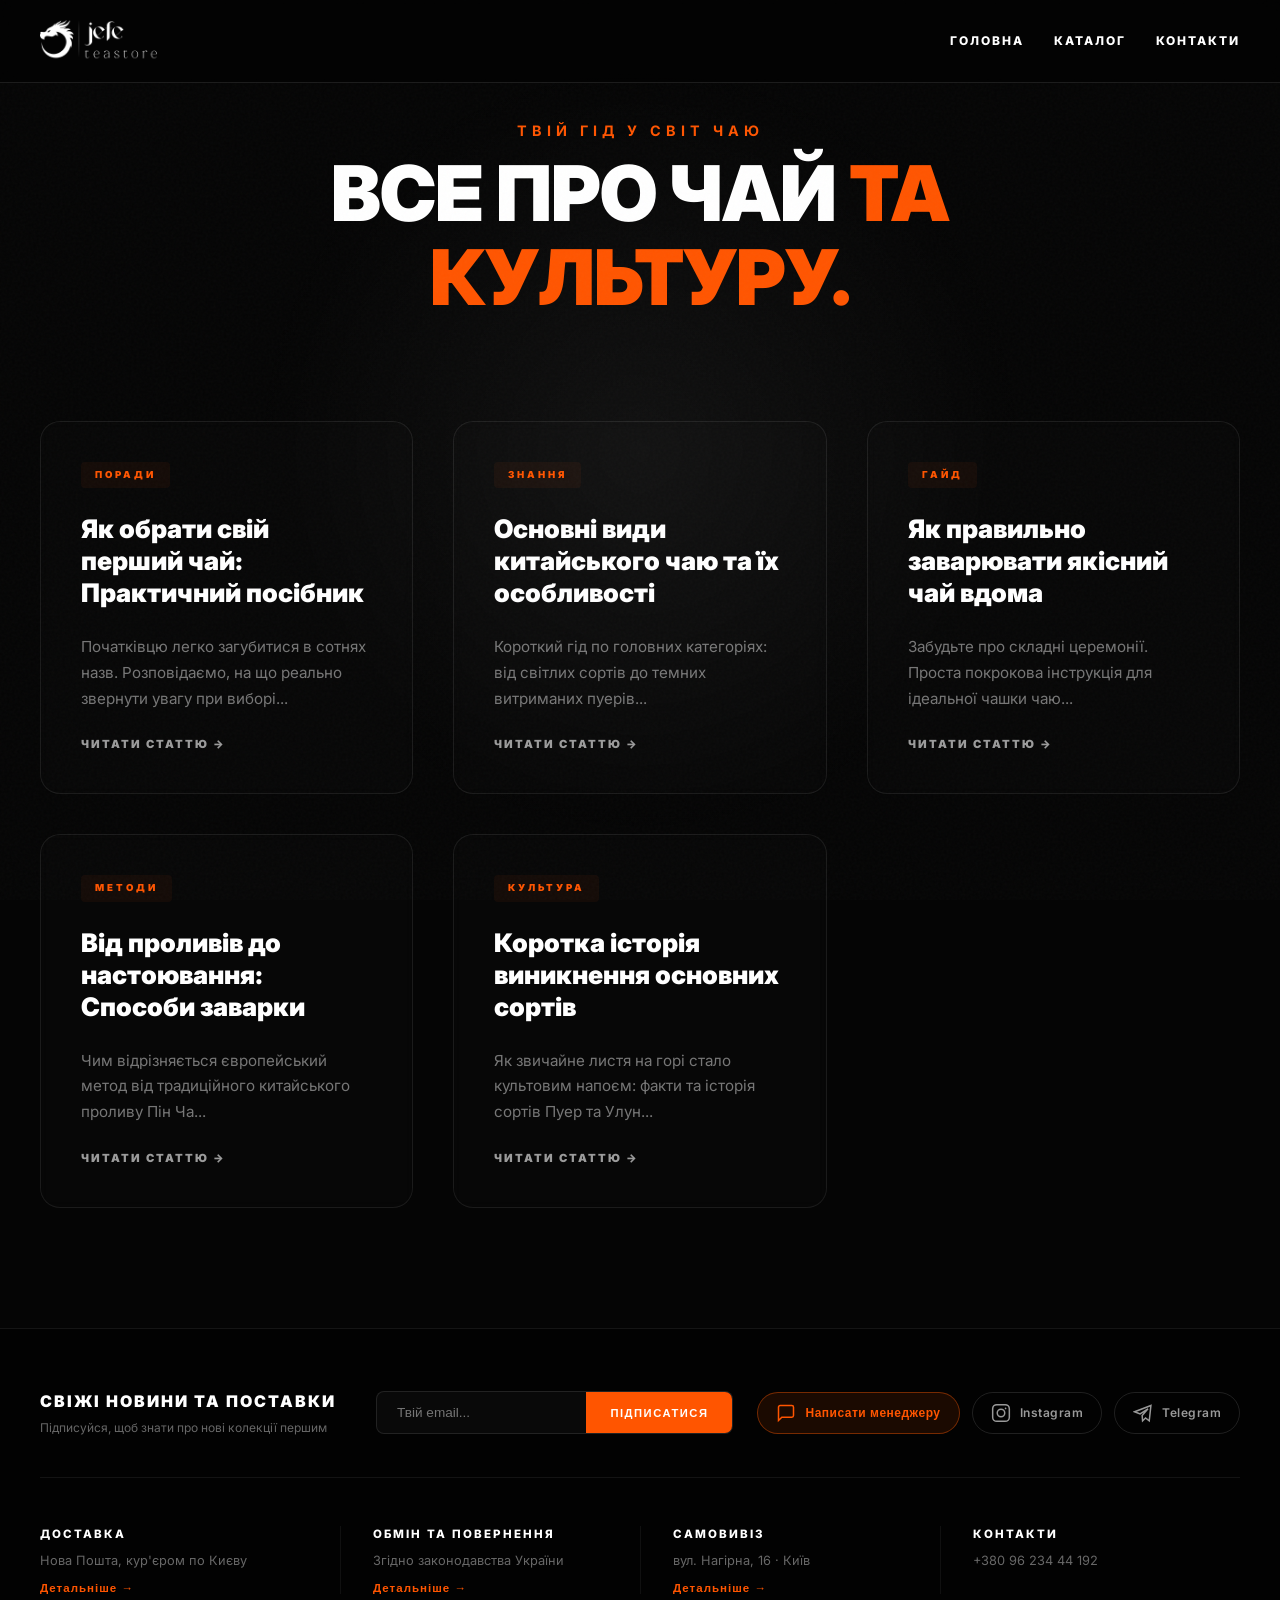
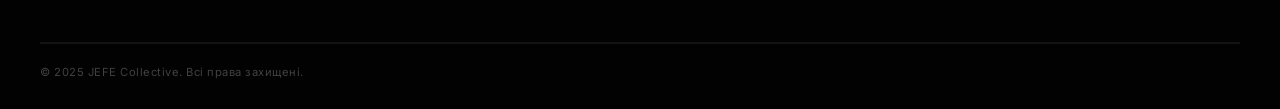
==== blog.html @ 0de7c7a6 "Add files via upload" ====
<!DOCTYPE html>
<html lang="uk">
<head>
    <meta charset="UTF-8">
    <meta name="viewport" content="width=device-width, initial-scale=1.0">
    <title>jefeteastore | Блог про чай та культуру</title>
    <link rel="stylesheet" href="style.css">
    <link href="https://fonts.googleapis.com/css2?family=Inter:wght@400;700;900&display=swap" rel="stylesheet">
    <style>
        :root {
            --blog-bg: #050505;
        }

        body {
            background: var(--blog-bg);
            padding-top: 120px;
            color: #fff;
            scroll-behavior: smooth;
        }

        .blog-header {
            text-align: center;
            max-width: 1000px;
            margin: 0 auto 100px;
            padding: 0 24px;
        }

        .blog-header h1 {
            font-size: clamp(2.5rem, 8vw, 4.8rem);
            font-weight: 900;
            text-transform: uppercase;
            letter-spacing: -1px;
            margin-bottom: 25px;
            line-height: 1.1;
            color: #fff;
            font-style: normal !important;
        }

        .blog-header p {
            font-size: 0.9rem;
            color: var(--orange);
            letter-spacing: 5px;
            text-transform: uppercase;
            font-weight: 700;
            margin-bottom: 10px;
            font-style: normal !important;
        }

        .blog-grid {
            max-width: 1300px;
            margin: 0 auto;
            padding: 0 40px 120px;
            display: grid;
            grid-template-columns: repeat(auto-fill, minmax(360px, 1fr));
            gap: 40px;
        }

        .blog-card {
            background: rgba(255,255,255,0.01);
            border: 1px solid rgba(255,255,255,0.08);
            border-radius: 20px;
            padding: 40px;
            display: flex;
            flex-direction: column;
            gap: 25px;
            transition: all 0.4s cubic-bezier(0.16, 1, 0.3, 1);
            cursor: pointer;
            position: relative;
            backdrop-filter: blur(5px);
        }

        .blog-card:hover {
            background: rgba(255,255,255,0.03);
            border-color: var(--orange);
            transform: translateY(-5px);
        }

        .blog-tag {
            font-size: 0.6rem;
            font-weight: 900;
            text-transform: uppercase;
            letter-spacing: 3px;
            color: var(--orange);
            background: rgba(255, 90, 0, 0.05);
            padding: 6px 14px;
            border-radius: 4px;
            width: fit-content;
        }

        .blog-title {
            font-size: 1.6rem;
            font-weight: 900;
            line-height: 1.25;
            color: #fff;
        }

        .blog-excerpt {
            font-size: 0.95rem;
            line-height: 1.7;
            color: rgba(255,255,255,0.45);
        }

        .blog-read-more {
            margin-top: auto;
            font-size: 0.7rem;
            font-weight: 900;
            text-transform: uppercase;
            letter-spacing: 2px;
            color: #fff;
            opacity: 0.6;
            display: flex;
            align-items: center;
            gap: 10px;
            transition: opacity 0.3s;
        }

        .blog-card:hover .blog-read-more { opacity: 1; }

        /* Article Overlay */
        #article-view {
            position: fixed;
            inset: 0;
            background: #000;
            z-index: 5000;
            padding: 80px 24px;
            overflow-y: auto;
            display: none;
            opacity: 0;
            transition: opacity 0.3s ease;
        }

        #article-view.active {
            display: block;
            opacity: 1;
        }

        .article-container {
            max-width: 800px;
            margin: 0 auto;
        }

        .article-back {
            background: none;
            border: none;
            color: rgba(255,255,255,0.3);
            font-size: 0.8rem;
            font-weight: 800;
            text-transform: uppercase;
            letter-spacing: 3px;
            cursor: pointer;
            margin-bottom: 60px;
            transition: color 0.3s;
        }

        .article-back:hover { color: var(--orange); }

        .article-header h2 {
            font-size: clamp(2.2rem, 7vw, 3.8rem);
            font-weight: 900;
            line-height: 1.15;
            margin: 20px 0 50px;
            text-transform: uppercase;
            color: #fff;
            letter-spacing: -0.5px;
        }

        .article-text {
            font-size: 1.15rem;
            line-height: 2;
            color: rgba(255,255,255,0.7);
        }

        .article-text p { margin-bottom: 35px; }

        .article-text h3 {
            color: #fff;
            font-size: 1.8rem;
            margin: 60px 0 30px;
            font-weight: 900;
            text-transform: uppercase;
            border-left: 3px solid var(--orange);
            padding-left: 24px;
        }

        .article-text strong { color: #fff; font-weight: 800; }

        @media (max-width: 768px) {
            .blog-header h1 { font-size: 2.2rem; }
            .article-header h2 { font-size: 2rem; }
            .blog-grid { padding: 40px 20px; gap: 20px; }
            .blog-card { padding: 30px; }
        }
    </style>
</head>
<body>
    <div class="grain"></div>
    <div class="mesh-glow"></div>

    <header>
        <a href="index.html" class="brand">
            <img src="assets/new_logo.png" class="footer-logo" alt="Logo">
        </a>
        <nav style="display: flex; gap: 30px; align-items: center;">
            <a href="index.html" style="text-decoration: none; color: #fff; font-size: 0.75rem; text-transform: uppercase; letter-spacing: 2px; font-weight: 800;">Головна</a>
            <a href="index.html#collection" style="text-decoration: none; color: #fff; font-size: 0.75rem; text-transform: uppercase; letter-spacing: 2px; font-weight: 800;">Каталог</a>
            <a href="#" onclick="FooterModal.open('contacts')" style="text-decoration: none; color: #fff; font-size: 0.75rem; text-transform: uppercase; letter-spacing: 2px; font-weight: 800;">Контакти</a>
        </nav>
    </header>

    <main>
        <div class="blog-header">
            <p>Твій гід у світ чаю</p>
            <h1>ВСЕ ПРО ЧАЙ <span style="color: var(--orange);">ТА КУЛЬТУРУ.</span></h1>
        </div>

        <div class="blog-grid" id="blog-grid"></div>
    </main>

    <div id="article-view">
        <div class="article-container" id="article-content"></div>
    </div>


    <!-- Footer -->
    <footer class="site-footer">
        <div class="footer-top">
            <div class="footer-subscription">
                <div class="f-sub-text">
                    <h4>Свіжі новини та поставки</h4>
                    <p>Підписуйся, щоб знати про нові колекції першим</p>
                </div>
                <form class="f-sub-form" onsubmit="Marketing.handleNewsletter(event)">
                    <input type="email" id="footer-news-email" placeholder="Твій email..." required>
                    <button type="submit">Підписатися</button>
                </form>
            </div>
            <div class="footer-socials">
                <button class="social-btn" onclick="FooterModal.open('manager')" style="background: rgba(255, 90, 0, 0.1); border-color: rgba(255, 90, 0, 0.4);">
                    <svg width="20" height="20" viewBox="0 0 24 24" fill="none" stroke="var(--orange)" stroke-width="1.8">
                        <path d="M21 15a2 2 0 01-2 2H7l-4 4V5a2 2 0 012-2h14a2 2 0 012 2z"/>
                    </svg>
                    <span style="color: var(--orange); font-weight: 800;">Написати менеджеру</span>
                </button>
                <a href="https://www.instagram.com/jefeteastore/" target="_blank" rel="noopener" class="social-btn" aria-label="Instagram">
                    <svg width="20" height="20" viewBox="0 0 24 24" fill="none" stroke="currentColor" stroke-width="1.8">
                        <rect x="2" y="2" width="20" height="20" rx="5"/><circle cx="12" cy="12" r="4.5"/><circle cx="17.5" cy="6.5" r="1" fill="currentColor" stroke="none"/>
                    </svg>
                    <span>Instagram</span>
                </a>
                <a href="https://t.me/+WSuKqtoRVDw4ODIy" target="_blank" rel="noopener" class="social-btn" aria-label="Telegram">
                    <svg width="20" height="20" viewBox="0 0 24 24" fill="none" stroke="currentColor" stroke-width="1.8">
                        <path d="M21.5 3L2 10.5l6.5 2.5L18 7l-7 8 .5 6.5 3.5-3.5 4.5 3.5L21.5 3z"/>
                    </svg>
                    <span>Telegram</span>
                </a>
            </div>
        </div>
        <div class="footer-divider"></div>
        <div class="footer-cols">
            <div class="footer-col">
                <h5>Доставка</h5>
                <p>Нова Пошта, кур'єром по Києву</p>
                <button class="footer-modal-btn" onclick="FooterModal.open('delivery')">Детальніше →</button>
            </div>
            <div class="footer-col">
                <h5>Обмін та повернення</h5>
                <p>Згідно законодавства України</p>
                <button class="footer-modal-btn" onclick="FooterModal.open('returns')">Детальніше →</button>
            </div>
            <div class="footer-col">
                <h5>Самовивіз</h5>
                <p>вул. Нагірна, 16 · Київ</p>
                <button class="footer-modal-btn" onclick="FooterModal.open('pickup')">Детальніше →</button>
            </div>
            <div class="footer-col">
                <h5>Контакти</h5>
                <p>+380&nbsp;96&nbsp;234&nbsp;44&nbsp;192</p>
            </div>
        </div>
        <div class="footer-divider"></div>
        <div class="footer-bottom">
            <span class="footer-copy">© 2025 JEFE Collective. Всі права захищені.</span>
        </div>
    </footer>

    <!-- Footer Modals (Blog context) -->
    <div class="fmodal-overlay" id="fmodal-delivery" onclick="FooterModal.closeAll(event)">
        <div class="fmodal-box">
            <button class="fmodal-close" onclick="FooterModal.close('delivery')">×</button>
            <h3>Умови доставки</h3>
            <div class="fmodal-content">
                <div class="fmodal-item"><strong>Нова Пошта</strong><p>1–3 дні. За тарифами перевізника.</p></div>
                <div class="fmodal-item"><strong>Самовивіз</strong><p>Безкоштовно. Київ, вул. Нагірна, 16.</p></div>
            </div>
        </div>
    </div>
    <div class="fmodal-overlay" id="fmodal-contacts" onclick="FooterModal.closeAll(event)">
        <div class="fmodal-box">
            <button class="fmodal-close" onclick="FooterModal.close('contacts')">×</button>
            <h3>Контакти</h3>
            <div class="fmodal-content">
                <div class="fmodal-item">
                    <strong>Телефон / WhatsApp</strong>
                    <p><a href="tel:+380962344192" class="fmodal-contact-link">+380 96 234 44 192</a></p>
                </div>
                <div class="fmodal-item">
                    <strong>Telegram</strong>
                    <p><a href="https://t.me/+WSuKqtoRVDw4ODIy" target="_blank" rel="noopener" class="fmodal-contact-link">Підписатись на канал</a></p>
                </div>
                <div class="fmodal-item">
                    <strong>Instagram</strong>
                    <p><a href="https://www.instagram.com/jefeteastore/" target="_blank" rel="noopener" class="fmodal-contact-link">@jefeteastore</a></p>
                </div>
                <div class="fmodal-item">
                    <strong>Час відповіді</strong>
                    <p>Зазвичай відповідаємо протягом 1–2 годин у робочий час.</p>
                </div>
            </div>
        </div>
    </div>
    <div class="fmodal-overlay" id="fmodal-pickup" onclick="FooterModal.closeAll(event)">
        <div class="fmodal-box">
            <button class="fmodal-close" onclick="FooterModal.close('pickup')">×</button>
            <h3>Самовивіз</h3>
            <div class="fmodal-content">
                <div class="fmodal-item"><strong>Адреса</strong><p>вул. Нагірна, 16 · Київ</p></div>
            </div>
        </div>
    </div>
    <!-- Simple manager popup for blog -->
    <div class="manager-popup" id="fmodal-manager">
        <div class="mp-box">
            <button class="mp-close" onclick="FooterModal.close('manager')">×</button>
            <h4>Зв'язатися з нами</h4>
            <br>
            <div class="mp-field">
                <label>Ім'я</label>
                <input type="text" id="mgr-name" placeholder="Олександр">
            </div>
            <div class="mp-field">
                <label>Телефон</label>
                <input type="tel" id="mgr-phone" placeholder="+380">
            </div>
            <button class="mp-submit" onclick="FooterModal.submitForm(event)">Відправити</button>
        </div>
    </div>

    <script src="products.js"></script>
    <script src="config.js"></script>
    <script src="script.js"></script>

    <script>
        const articles = [
            {
                id: 1,
                tag: 'Поради',
                title: 'Як обрати свій перший чай: Практичний посібник',
                excerpt: 'Початківцю легко загубитися в сотнях назв. Розповідаємо, на що реально звернути увагу при виборі...',
                content: `
                    <button class="article-back" onclick="closeArticle()">← Назад до списку</button>
                    <div class="article-header">
                        <span class="blog-tag">Вибір чаю</span>
                        <h2>Як обрати свій перший чай: Практичний посібник</h2>
                    </div>
                    <div class="article-text">
                        <p>Купівля чаю — це не лотерея, якщо розуміти основи. У <strong>jefeteastore</strong> ми завжди радимо починати з того, що вам зрозуміло. Не варто одразу купувати найдорожчий сорт, якщо ви ще не визначилися зі своїми смаковими вподобаннями.</p>
                        <h3>Головні орієнтири для вибору</h3>
                        <p>1. <strong>Смаковий профіль.</strong> Подумайте, що вам ближче: легкість та квіткові ноти (Світлі Улуни), насиченість горіхів та шоколаду (Темні Улуни) чи глибока "землянистість" та аромат дерева (Шу Пуери).</p>
                        <p>2. <strong>Ефект від чаю.</strong> Кожен сорт має свій характер. Обирайте Шу Пуери для енергійного ранку, Світлі Улуни для натхнення вдень або ГАБА-чаї для фокусу та спокою у вечірній час.</p>
                        <p>Починайте з невеликих порцій по декілька грамів, щоб спробувати якнайбільше варіантів і знайти свій фаворит.</p>
                    </div>
                `
            },
            {
                id: 2,
                tag: 'Знання',
                title: 'Основні види китайського чаю та їх особливості',
                excerpt: 'Короткий гід по головних категоріях: від світлих сортів до темних витриманих пуерів...',
                content: `
                    <button class="article-back" onclick="closeArticle()">← Назад до списку</button>
                    <div class="article-header">
                        <span class="blog-tag">Види чаю</span>
                        <h2>Основні види китайського чаю та їх особливості</h2>
                    </div>
                    <div class="article-text">
                        <p>Увесь справжній китайський чай робиться з однієї рослини — Camellia sinensis. Різниця лише в тому, як саме обробили листок. Ось головна класифікація, яку варто знати клієнтам <strong>jefeteastore</strong>:</p>
                        <h3>Пуери (Шу та Шен)</h3>
                        <p>Найзатребуваніша категорія. <strong>Шу Пуер</strong> — темний, "густий" чай з ароматом дерева та землі. Він проходить прискорену ферментацію і дуже м'яко п'ється. Шен Пуер — це "зелений" варіант, який з часом стає солодким та складним.</p>
                        <h3>Улуни</h3>
                        <p>Це "золота середина" між зеленим та чорним чаєм. Бувають світлі (квіткові, як Ті Гуань Інь) та темні (пряні та димні, як Да Хун Пао). Це чаї з неймовірним ароматом, який розкривається з кожним проливом.</p>
                        <h3>ГАБА-чаї</h3>
                        <p>Особливий вид чаю, що проходить ферментацію без доступу кисню. Це дозволяє зберегти корисні речовини, які допомагають нервовій системі краще справлятися зі стресом мегаполісів.</p>
                    </div>
                `
            },
            {
                id: 3,
                tag: 'Гайд',
                title: 'Як правильно заварювати якісний чай вдома',
                excerpt: 'Забудьте про складні церемонії. Проста покрокова інструкція для ідеальної чашки чаю...',
                content: `
                    <button class="article-back" onclick="closeArticle()">← Назад до списку</button>
                    <div class="article-header">
                        <span class="blog-tag">Заварка</span>
                        <h2>Як правильно заварювати якісний чай вдома</h2>
                    </div>
                    <div class="article-text">
                        <p>Ви придбали гарний чай у <strong>jefeteastore</strong>. Тепер важливо його не зіпсувати. Для ідеального результату достатньо дотримуватися декількох простих правил.</p>
                        <h3>Покрокова інструкція</h3>
                        <p>1. <strong>Вода.</strong> Це найважливіше. Тільки м'яка фільтрована або бутильована вода. Окріп прямо з крана знищить аромат будь-якого сорту.</p>
                        <p>2. <strong>Температура.</strong> Не заливайте делікатні чаї окропом 100°. Світлий улун та ГАБА краще заварювати водою 80-85°, для темних улунів та пуерів підійде 90-95°.</p>
                        <p>3. <strong>Посуд.</strong> Будь-який зручний чайник, гайвань або навіть звичайна чашка з ситом. Головне — добре прогріти його гарячою водою перед тим, як засипати туди чай.</p>
                        <p>4. <strong>Промивка.</strong> Першу порцію води, якою залили чай, треба злити через 5-10 секунд. Це "промиває" листок від пилу та допомагає йому краще "прокинутися".</p>
                    </div>
                `
            },
            {
                id: 4,
                tag: 'Методи',
                title: 'Від проливів до настоювання: Способи заварки',
                excerpt: 'Чим відрізняється європейський метод від традиційного китайського проливу Пін Ча...',
                content: `
                    <button class="article-back" onclick="closeArticle()">← Назад до списку</button>
                    <div class="article-header">
                        <span class="blog-tag">Способи заварки</span>
                        <h2>Від проливів до настоювання: Способи заварки</h2>
                    </div>
                    <div class="article-text">
                        <p>Чай можна готувати по-різному, і результат буде відрізнятися. У <strong>jefeteastore</strong> ми радимо хоча б раз спробувати метод проливів.</p>
                        <h3>Метод проливу (Пін Ча)</h3>
                        <p>Це коли ви берете багато заварки (6-8 грамів на 150 мл) і робите дуже швидкі заварки по 10-30 секунд. Ви зливаєте настій у чашку, п’єте і знову заливаєте ті ж листки водою. Так чай розкривається поступово, змінюючи смак від першої чашки до восьмої.</p>
                        <h3>Класичне настоювання</h3>
                        <p>Звичний для нас метод: 3-5 грамів на великий чайник і очікування декількох хвилин. Це теж працює, але чай віддає всі свої речовини одразу, і ви не зможете насолодитися зміною його станів.</p>
                        <p>Спробуйте обидва варіанти, щоб зрозуміти, який ритм вам сьогодні ближче.</p>
                    </div>
                `
            },
            {
                id: 5,
                tag: 'Культура',
                title: 'Коротка історія виникнення основних сортів',
                excerpt: 'Як звичайне листя на горі стало культовим напоєм: факти та історія сортів Пуер та Улун...',
                content: `
                    <button class="article-back" onclick="closeArticle()">← Назад до списку</button>
                    <div class="article-header">
                        <span class="blog-tag">Історія чаю</span>
                        <h2>Користь та шлях: Коротка історія великих сортів</h2>
                    </div>
                    <div class="article-text">
                        <p>Багато хто думає, що Пуер або Да Хун Пао — це назви окремих рослин. Насправді це результат багаторічної праці людей і навіть історичних випадковостей.</p>
                        <h3>Народження Пуеру</h3>
                        <p>Сотні років тому чай з провінції Юньнань перевозили на конях у далекі країни. Під час подорожі у вологому кліматі листя само собою проходило ферментацію. Так люди зрозуміли, що такий чай не тільки довше зберігається, а й стає кращим на смак.</p>
                        <h3>Легенда Да Хун Пао</h3>
                        <p>Назва перекладається як "Великий червоний халат". За історіями, колись цей чай допоміг вилікувати хворобу важливого чиновника, який у подяку накрив чайні кущі дорогими шовковими халатами. Відтоді скельний улун став символом якості та поваги.</p>
                        <p>В <strong>jefeteastore</strong> ми цінуємо цю історію і намагаємося підбирати сорти, які зберігають традиційні технології виробництва.</p>
                    </div>
                `
            }
        ];

        function renderArticles() {
            const grid = document.getElementById('blog-grid');
            grid.innerHTML = articles.map(art => `
                <div class="blog-card" onclick="openArticle(${art.id})">
                    <span class="blog-tag">${art.tag}</span>
                    <h2 class="blog-title">${art.title}</h2>
                    <p class="blog-excerpt">${art.excerpt}</p>
                    <div class="blog-read-more">Читати статтю →</div>
                </div>
            `).join('');
        }

        function openArticle(id) {
            const art = articles.find(a => a.id === id);
            const view = document.getElementById('article-view');
            const content = document.getElementById('article-content');
            content.innerHTML = art.content;
            view.style.display = 'block';
            setTimeout(() => view.classList.add('active'), 20);
            document.body.style.overflow = 'hidden';
            window.scrollTo(0, 0);
        }

        function closeArticle() {
            const view = document.getElementById('article-view');
            view.classList.remove('active');
            setTimeout(() => view.style.display = 'none', 400);
            document.body.style.overflow = 'auto';
        }

        renderArticles();
    </script>
</body>
</html>
---- style.css ----
/* 
 * JEFE TEASTORE - STABLE PRO EDITION
 * Fixes: Layout overlap, button positioning, naming conventions, and readability.
 */

@import url('https://fonts.googleapis.com/css2?family=Agoka&family=Inter:wght@400;700;900&family=Playfair+Display:ital,wght@0,900;1,900&display=swap');

:root {
    --bg: #000;
    --text: #fff;
    --accent: #fff; /* White Accent */
    --orange: #FF5500; /* Vibrant Orange */
    --border: rgba(255,255,255,0.1);
    --font-heading: 'Agoka', sans-serif;
    --font-body: 'Inter', sans-serif;
    --transition: all 0.6s cubic-bezier(0.16, 1, 0.3, 1);
}

* {
    margin: 0;
    padding: 0;
    box-sizing: border-box;
}

body {
    background: var(--bg);
    color: var(--text);
    font-family: var(--font-body);
    overflow-x: hidden;
    line-height: 1.5;
    -webkit-font-smoothing: antialiased;
}

/* Background Effects - Simplified for better performance and clarity */
.grain {
    position: fixed;
    top: 0;
    left: 0;
    width: 100%;
    height: 100%;
    z-index: 50;
    pointer-events: none;
    opacity: 0.03;
    background-image: url("data:image/svg+xml,%3Csvg viewBox='0 0 400 400' xmlns='http://www.w3.org/2000/svg'%3E%3Cfilter id='noiseFilter'%3E%3CfeTurbulence type='fractalNoise' baseFrequency='0.85' numOctaves='3' stitchTiles='stitch'/%3E%3C/filter%3E%3Crect width='100%25' height='100%25' filter='url(%23noiseFilter)'/%3E%3C/svg%3E");
}

.mesh-glow {
    position: fixed;
    top: 0;
    left: 0;
    width: 100%;
    height: 100%;
    z-index: -1;
    background:
        radial-gradient(circle at var(--x, 50%) var(--y, 50%), rgba(255, 255, 255, 0.05) 0%, transparent 50%);
    pointer-events: none;
}
/* Removed old dynamic dragon layers */

.cursor {
    position: fixed;
    width: 20px;
    height: 20px;
    background: var(--accent);
    border-radius: 50%;
    pointer-events: none;
    z-index: 9999;
    mix-blend-mode: difference;
    transition: transform 0.1s ease-out, width 0.3s, height 0.3s, background-color 0.3s;
    transform: translate3d(-50%, -50%, 0);
}

.cursor.hover {
    width: 60px;
    height: 60px;
    background: #fff;
}

/* Header - More Robust Navigation */
header {
    position: fixed;
    top: 0;
    width: 100%;
    padding: 20px 40px;
    display: flex;
    justify-content: space-between;
    align-items: center;
    z-index: 1000;
    background: rgba(0, 0, 0, 0.5);
    backdrop-filter: blur(10px);
    border-bottom: 1px solid var(--border);
}

.brand {
    display: flex;
    align-items: center;
    gap: 15px;
    text-decoration: none;
    color: #fff;
}

.brand-img {
    height: 48px; /* Slightly bigger for visibility */
    width: auto;
    transition: transform 0.3s;
}

.brand:hover .brand-img {
    transform: scale(1.05);
}

.brand-logo {
    font-family: var(--font-body);
    font-size: 1.2rem;
    font-weight: 900;
    text-transform: uppercase;
    letter-spacing: -0.5px;
}

.nav-links {
    display: flex;
    gap: 30px;
}

.nav-btn {
    font-size: 0.8rem;
    font-weight: 700;
    letter-spacing: 2px;
    text-transform: uppercase;
    background: none;
    border: none;
    color: #fff;
    cursor: pointer;
    transition: color 0.3s;
}

.nav-btn:hover { color: var(--orange); }

/* Dropdown */
.dropdown {
    position: relative;
    display: inline-block;
}

.dropdown-content {
    display: none;
    position: absolute;
    top: 100%;
    right: 0;
    background-color: var(--bg);
    min-width: 160px;
    border: 1px solid var(--border);
    border-top: none;
    z-index: 100;
}

.dropdown-content a {
    color: var(--text);
    padding: 12px 16px;
    text-decoration: none;
    display: block;
    font-family: var(--font-body);
    text-transform: uppercase;
    font-size: 0.9rem;
    border-bottom: 1px solid var(--border);
    transition: var(--transition);
}

.dropdown-content a:last-child {
    border-bottom: none;
}

.dropdown-content a:hover {
    background-color: #222;
    color: var(--orange);
    padding-left: 20px;
}

.dropdown:hover .dropdown-content {
    display: block;
}

#cart-qty {
    color: var(--orange);
}

/* Hero Section - Fixed overlapping and scaling */
.hero {
    min-height: 100vh;
    display: flex;
    flex-direction: column;
    justify-content: center;
    align-items: center;
    padding: 10vh 20px 10vh; 
    text-align: center;
    position: relative;
    z-index: 10;
    perspective: 1000px;
    overflow: hidden;
}

@keyframes titleReveal {
    from {
        opacity: 0;
        transform: translateY(40px);
    }
    to {
        opacity: 1;
        transform: translateY(0);
    }
}

.hero-main-title {
    font-family: 'Agoka', sans-serif;
    font-size: clamp(1.8rem, 11.5vw, 10rem);
    font-weight: 400;
    line-height: 1.1;
    text-transform: lowercase;
    margin-bottom: 20px;
    opacity: 0;
    color: #fff;
    text-shadow: 
        0 0 8px rgba(255, 255, 255, 0.3);
    transition: text-shadow 0.4s ease;
    cursor: default;
    white-space: nowrap;
}

.underlined-title {
    border-bottom: 4px solid var(--orange);
    padding-bottom: 8px;
    display: inline-block;
}

.hero-main-title.active {
    animation: titleReveal 1.2s cubic-bezier(0.16, 1, 0.3, 1) forwards;
}

.hero-subtext {
    margin-top: -15px; /* Pull it even closer to title */
    font-size: 1.1rem; /* Slightly smaller */
    letter-spacing: 6px; /* Slightly tighter but still airy */
    color: var(--orange);
    opacity: 0;
    text-transform: uppercase;
    z-index: 10;
    font-weight: 400; /* Reverted to regular weight as requested */
}

.hero-main-title.active + .hero-subtext {
    animation: titleReveal 1.2s cubic-bezier(0.16, 1, 0.3, 1) 0.3s forwards;
}

.hero-cat-links {
    margin-top: 40px;
    display: flex;
    gap: 12px;
    opacity: 0;
    animation: fadeIn 1s ease forwards 1s; /* delayed reveal */
    flex-wrap: wrap;
    justify-content: center;
    position: relative;
    z-index: 20;
}

@keyframes fadeIn {
    from { opacity: 0; transform: translateY(10px); }
    to { opacity: 1; transform: translateY(0); }
}

@keyframes revealUp {
    from { opacity: 0; transform: translateY(30px); }
    to { opacity: 1; transform: translateY(0); }
}

.hcat-pill {
    padding: 8px 20px;
    background: rgba(255,255,255,0.03);
    border: 1px solid rgba(255,255,255,0.08);
    border-radius: 100px;
    font-size: 0.75rem;
    font-weight: 600;
    text-transform: uppercase;
    letter-spacing: 1.5px;
    color: rgba(255,255,255,0.5);
    text-decoration: none;
    transition: all 0.4s cubic-bezier(0.16, 1, 0.3, 1);
}

.hcat-pill:hover {
    background: rgba(255,255,255,0.06);
    border-color: var(--orange);
    color: #fff;
    transform: translateY(-2px);
    box-shadow: 0 4px 15px rgba(255,85,0,0.15);
}

/* Collection Grid */
.collection {
    padding: 80px 40px;
    scroll-margin-top: 40px; /* Tighter offset according to user feedback */
    background: #000;
    position: relative;
    z-index: 20;
}

.section-head {
    margin-bottom: 32px;
}

.section-head .section-title {
    margin-bottom: 20px;
}

/* Category filter tabs */
.cat-filter-tabs {
    display: flex;
    flex-wrap: wrap;
    gap: 8px;
}

.cat-tab {
    background: transparent;
    border: 1px solid rgba(255,255,255,0.15);
    color: rgba(255,255,255,0.5);
    font-family: var(--font-body), sans-serif;
    font-size: 0.7rem;
    font-weight: 700;
    letter-spacing: 2px;
    text-transform: uppercase;
    padding: 8px 18px;
    border-radius: 40px;
    cursor: pointer;
    transition: all 0.22s ease;
}

.cat-tab:hover {
    border-color: rgba(255,255,255,0.4);
    color: #fff;
}

.cat-tab.active {
    background: var(--orange);
    border-color: var(--orange);
    color: #000;
}


.section-label {
    font-size: 0.7rem;
    letter-spacing: 5px;
    text-transform: uppercase;
    color: var(--accent);
    margin-bottom: 10px;
}

.section-title {
    font-family: var(--font-body);
    font-size: 4rem;
    font-weight: 900;
    text-transform: uppercase;
}

/* Collection Grid */


.product-grid {
    display: flex;
    flex-wrap: wrap;
    gap: 16px;
}

.card {
    position: relative;
    cursor: pointer;
    flex: 0 0 calc(25% - 12px);
    padding: 24px 16px;
    border: 1px solid rgba(255,255,255,0.12);
    border-radius: 12px;
    background: rgba(255,255,255,0.015);
    transition: all 0.3s cubic-bezier(0.25, 0.46, 0.45, 0.94);
    display: flex;
    flex-direction: column;
    align-items: center;
    text-align: center;
}

.card:hover {
    border-color: rgba(255,255,255,0.3);
    background: rgba(255,255,255,0.04);
    transform: translateY(-5px);
    box-shadow: 0 12px 40px rgba(0,0,0,0.5);
}

.card-add-btn {
    margin-top: 18px;
    width: 100%;
    background: rgba(255,255,255,0.05);
    color: #fff;
    border: 1px solid rgba(255,255,255,0.1);
    padding: 10px 0;
    border-radius: 8px;
    font-size: 0.72rem;
    font-weight: 700;
    text-transform: uppercase;
    letter-spacing: 1.5px;
    cursor: pointer;
    transition: all 0.25s ease;
}

.card:hover .card-add-btn {
    background: var(--orange);
    border-color: var(--orange);
    color: #000;
}

.card-media {
    width: 100%;
    aspect-ratio: 1;
    background: var(--surface);
    overflow: hidden;
    border-radius: 6px;
    margin-bottom: 18px;
}

.card-media img {
    width: 100%;
    height: 100%;
    object-fit: cover;
    transition: var(--transition);
}

.card:hover .card-media img {
    filter: brightness(1.1);
    transform: scale(1.04);
}

.card-info {
    display: flex;
    flex-direction: column;
    align-items: center;
    gap: 8px;
    margin-top: auto;
}

.card-title {
    font-family: var(--font-body);
    font-size: 1.1rem;
    font-weight: 900;
    text-transform: uppercase;
    line-height: 1.15;
}

.card-price {
    font-weight: 500;
    font-size: 1.05rem;
    color: var(--orange);
    letter-spacing: 0.5px;
}

.card-cat {
    font-size: 0.58rem;
    letter-spacing: 2px;
    opacity: 0.35;
    text-transform: uppercase;
    margin-bottom: 10px;
}

/* Responsive card widths */
@media (max-width: 1100px) {
    .card { flex: 0 0 calc(33.333% - 11px); }
}

@media (max-width: 720px) {
    .card { flex: 0 0 calc(50% - 8px); padding: 18px 14px; }
    .card-title { font-size: 0.95rem; }
    .card-price { font-size: 0.9rem; }
}

@media (max-width: 420px) {
    .card { flex: 0 0 100%; }
}


/* Sidebar - Box (Cart) */
.sidebar {
    position: fixed;
    top: 0;
    right: 0;
    width: 100%;
    height: 100%;
    z-index: 2000;
    visibility: hidden;
}

.sidebar.active { visibility: visible; }

.sidebar-overlay {
    position: absolute;
    width: 100%;
    height: 100%;
    background: rgba(0,0,0,0.8);
    backdrop-filter: blur(10px);
}

.sidebar-content {
    position: absolute;
    right: 0;
    width: 100%;
    max-width: 450px;
    height: 100%;
    background: #050505;
    padding: 60px 40px;
    display: flex;
    flex-direction: column;
    border-left: 1px solid var(--border);
    transform: translateX(100%);
    transition: var(--transition);
}

.sidebar.active .sidebar-content { transform: translateX(0); }

/* Detail View */
.detail-view {
    position: fixed;
    top: 0;
    left: 0;
    width: 100%;
    height: 100%;
    background: var(--bg);
    z-index: 3000;
    transform: translateY(100%);
    transition: var(--transition);
    overflow-y: auto;
}

.detail-view.active { transform: translateY(0); }

.detail-header {
    padding: 20px 40px;
    display: flex;
    justify-content: flex-end;
}

.detail-container {
    max-width: 1400px;
    margin: 0 auto;
    padding: 40px;
    display: grid;
    grid-template-columns: 1fr 1fr;
    gap: 60px;
    align-items: center;
}

.detail-info {
    display: flex;
    flex-direction: column;
    align-items: center;
    text-align: center;
    justify-content: center;
}

.detail-info h2 {
    font-family: var(--font-body);
    font-size: 2.8rem;
    font-weight: 900;
    line-height: 1.1;
    margin-bottom: 16px;
    text-transform: uppercase;
}

.detail-price {
    font-family: var(--font-body);
    font-size: 2.2rem;
    font-weight: 900;
    color: #fff;
    margin-top: 10px;
    text-align: center;
    width: 100%;
}

/* ─── V2 Detail Card ─────────────────────────── */

.detail-container--v2 {
    max-width: 1100px;
    margin: 0 auto;
    padding: 40px 40px 60px;
    display: grid;
    grid-template-columns: 1fr 1fr;
    gap: 48px;
    align-items: stretch;
}

.detail-info--v2 {
    display: flex;
    flex-direction: column;
    justify-content: space-between;
}

.dp-content-top {
    display: flex;
    flex-direction: column;
    gap: 40px; /* Increased gap for top blocks */
}

.dp-content-bottom {
    display: flex;
    flex-direction: column;
    gap: 20px;
}

/* Top internal section */
.dp-top { display: flex; flex-direction: column; gap: 20px; } /* Increased gap for name/desc */

.dp-meta {
    display: flex;
    align-items: center;
    gap: 12px;
    flex-wrap: wrap;
}

.dp-cat {
    font-size: 0.6rem;
    font-weight: 700;
    letter-spacing: 3px;
    text-transform: uppercase;
    color: var(--orange);
    border: 1px solid rgba(255,85,0,0.4);
    padding: 4px 10px;
    border-radius: 3px;
}

.dp-origin {
    display: flex;
    align-items: center;
    gap: 5px;
    font-size: 0.72rem;
    color: rgba(255,255,255,0.45);
    letter-spacing: 0.5px;
}

.dp-name {
    font-family: var(--font-body);
    font-size: 2.4rem;
    font-weight: 900;
    line-height: 1.1;
    text-transform: uppercase;
    margin: 0;
    word-break: break-word;
}

.dp-desc {
    font-size: 0.92rem;
    line-height: 1.8;
    color: rgba(255,255,255,0.58);
    margin: 0;
    word-break: break-word;
}

/* Brew guide */
.dp-block {
    display: flex;
    flex-direction: column;
    gap: 12px;
}

.dp-label {
    font-size: 0.58rem;
    font-weight: 700;
    letter-spacing: 3px;
    text-transform: uppercase;
    color: rgba(255,255,255,0.35);
}

.dp-brew-grid {
    display: grid;
    grid-template-columns: repeat(4, 1fr);
    gap: 8px;
}

.dp-brew-card {
    background: rgba(255,255,255,0.04);
    border: 1px solid rgba(255,255,255,0.07);
    border-radius: 8px;
    padding: 14px 10px;
    display: flex;
    flex-direction: column;
    align-items: center;
    gap: 6px;
    transition: border-color 0.2s;
}

.dp-brew-card:hover { border-color: rgba(255,255,255,0.18); }

.dp-brew-icon { font-size: 1.3rem; line-height: 1; }

.dp-brew-value {
    font-size: 0.95rem;
    font-weight: 900;
    letter-spacing: 0.5px;
    color: #fff;
}

.dp-brew-label {
    font-size: 0.58rem;
    letter-spacing: 1px;
    color: rgba(255,255,255,0.4);
    text-align: center;
}

.dp-brew-notes {
    font-size: 0.78rem;
    line-height: 1.7;
    color: rgba(255,255,255,0.4);
    border-left: 2px solid rgba(255,85,0,0.4);
    padding-left: 12px;
    margin: 0;
    font-style: italic;
}

/* Purchase row */
.dp-purchase {
    display: flex;
    gap: 20px;
    margin-top: 10px;
}

.dp-price-label {
    font-size: 0.58rem;
    font-weight: 700;
    letter-spacing: 2px;
    text-transform: uppercase;
    color: rgba(255,255,255,0.35);
    margin-bottom: 4px;
}

.dp-price-wrap { 
    flex-shrink: 0; 
    display: flex;
    justify-content: center;
    width: 100%;
}

.dp-purchase .btn-buy {
    flex: 1;
    display: flex;
    align-items: center;
    justify-content: center;
    gap: 10px;
    margin-bottom: 0;
}

/* No image fallback */
.detail-no-img {
    width: 100%;
    aspect-ratio: 1;
    background: #111;
    border: 1px solid var(--border);
    display: flex;
    align-items: center;
    justify-content: center;
    color: rgba(255,255,255,0.15);
}

@media (max-width: 820px) {
    .detail-container--v2 {
        grid-template-columns: 1fr;
        padding: 24px 20px 48px;
        gap: 28px;
    }
    .dp-name { font-size: 1.8rem; }
    .dp-brew-grid { grid-template-columns: repeat(2, 1fr); }
    .dp-purchase { flex-direction: column; align-items: stretch; }
    .dp-purchase .btn-buy { width: 100%; }
}



/* =============================================
   IMAGE SLIDER (Detail modal)
   ============================================= */

.img-slider {
    position: relative;
    width: 100%;
    aspect-ratio: 1 / 1;
    overflow: hidden;
    border: 1px solid var(--border);
    background: #0a0a0a;
    user-select: none;
    border-radius: 8px;
}

.img-slider-track {
    display: flex;
    height: 100%;
    transition: transform 0.42s cubic-bezier(0.16, 1, 0.3, 1);
    will-change: transform;
}

.img-slide {
    min-width: 100%;
    height: 100%;
    flex-shrink: 0;
    display: flex;
    align-items: center;
    justify-content: center;
}

.img-slide img {
    width: 100%;
    height: 100%;
    display: block;
    object-fit: contain;
}

/* Arrow buttons */
.img-slider-btn {
    position: absolute;
    top: 50%;
    transform: translateY(-50%);
    width: 40px;
    height: 40px;
    background: rgba(0,0,0,0.55);
    border: 1px solid rgba(255,255,255,0.15);
    border-radius: 50%;
    color: #fff;
    display: flex;
    align-items: center;
    justify-content: center;
    cursor: pointer;
    transition: background 0.2s, border-color 0.2s;
    z-index: 10;
    backdrop-filter: blur(6px);
}

.img-slider-btn:hover {
    background: rgba(0,0,0,0.8);
    border-color: rgba(255,255,255,0.4);
}

.img-slider-prev { left: 12px; }
.img-slider-next { right: 12px; }

/* Dot indicators */
.img-slider-dots {
    position: absolute;
    bottom: 12px;
    left: 50%;
    transform: translateX(-50%);
    display: flex;
    gap: 6px;
    z-index: 10;
}

.img-dot {
    width: 6px;
    height: 6px;
    border-radius: 50%;
    background: rgba(255,255,255,0.35);
    border: none;
    cursor: pointer;
    transition: all 0.25s;
    padding: 0;
}

.img-dot.active {
    background: #fff;
    width: 18px;
    border-radius: 3px;
}

/* Thumbnail strip */
.img-slider-thumbs {
    display: flex;
    gap: 6px;
    padding: 8px 0 0;
    overflow-x: auto;
    scrollbar-width: none;
}

.img-slider-thumbs::-webkit-scrollbar { display: none; }

.img-thumb {
    flex-shrink: 0;
    width: 56px;
    height: 56px;
    border: 2px solid transparent;
    border-radius: 4px;
    overflow: hidden;
    cursor: pointer;
    opacity: 0.5;
    transition: all 0.25s;
}

.img-thumb.active {
    border-color: var(--orange);
    opacity: 1;
}

.img-thumb:hover { opacity: 0.8; }

.img-thumb img {
    width: 100%;
    height: 100%;
    object-fit: cover;
    display: block;
}


.btn-buy {
    width: 100%;
    padding: 25px;
    background: var(--orange);
    color: #000;
    border: none;
    font-weight: 900;
    text-transform: uppercase;
    letter-spacing: 3px;
    cursor: pointer;
    transition: var(--transition);
}

.btn-buy:hover {
    background: #ff7733;
}

/* Weight variant buttons */
.detail-variants {
    display: flex;
    gap: 12px;
    flex-wrap: wrap;
    justify-content: center;
    margin-bottom: 0px;
}

.weight-btn {
    padding: 10px 24px;
    border: 1px solid var(--border);
    background: rgba(255,255,255,0.05);
    color: #fff;
    font-family: var(--font-body);
    font-size: 0.85rem;
    font-weight: 700;
    letter-spacing: 2px;
    cursor: pointer;
    border-radius: 50px;
    transition: var(--transition);
}

.weight-btn:hover {
    border-color: #fff;
    background: rgba(255,255,255,0.1);
}

.weight-btn.active {
    background: #fff;
    border-color: #fff;
    color: #000;
}

.btn-checkout {
    width: 100%;
    padding: 20px;
    background: var(--orange);
    color: #000;
    border: none;
    font-weight: 900;
    text-transform: uppercase;
    letter-spacing: 2px;
    margin-top: 20px;
    cursor: pointer;
    transition: var(--transition);
}

.btn-checkout:hover { background: #000; color: var(--orange); border: 1px solid var(--orange); }

/* Category List Styling */
.cat-item {
    font-family: 'Inter', sans-serif;
    font-size: 2.5rem;
    font-weight: 900;
    text-transform: uppercase;
    color: #fff;
    text-decoration: none;
    transition: var(--transition);
    opacity: 0.6;
    cursor: pointer;
}

.cat-item:hover {
    opacity: 1;
    color: var(--accent);
    padding-left: 20px;
}

/* Removed .char styles as title is now static */

/* Category Pills */
.cat-nav-grid {
    display: flex;
    gap: 15px;
    margin-top: 40px;
    flex-wrap: wrap;
    justify-content: center;
}

.cat-pill {
    padding: 10px 25px;
    border: 1px solid var(--border);
    border-radius: 50px;
    font-size: 0.8rem;
    letter-spacing: 2px;
    cursor: pointer;
    transition: var(--transition);
    background: rgba(255,255,255,0.05);
}

.cat-pill:hover {
    border-color: var(--accent);
    color: #000;
    background: #fff;
}

/* Scroll Down Indicator */
.scroll-indicator {
    position: absolute;
    bottom: 12vh;
    left: 50%;
    transform: translateX(-50%);
    display: flex;
    flex-direction: column;
    align-items: center;
    gap: 15px; 
    color: rgba(255, 255, 255, 0.65);
    text-decoration: none;
    transition: all 0.4s cubic-bezier(0.16, 1, 0.3, 1);
    animation: scrollBounce 2.5s ease-in-out infinite;
    z-index: 5;
}

@media (max-width: 768px) {
    .scroll-indicator { bottom: 4vh; transform: translateX(-50%) scale(0.85); }
}

.scroll-indicator:hover {
    color: var(--orange);
    transform: translateX(-50%) translateY(5px);
}

.scroll-indicator.hidden {
    opacity: 0;
    pointer-events: none;
}

.scroll-text {
    font-size: 0.72rem; /* Larger text */
    letter-spacing: 5px;
    font-weight: 700;
    text-transform: uppercase;
    opacity: 0.8;
}

.scroll-arrow {
    display: flex;
    align-items: center;
    justify-content: center;
    transform: scale(1.4); /* Enlarged arrow */
}

@keyframes scrollBounce {
    0%, 100% { transform: translateX(-50%) translateY(0); }
    50%       { transform: translateX(-50%) translateY(10px); }
}

/* ─────────────────────────────────────────────
   FOOTER
   ───────────────────────────────────────────── */

.site-footer {
    padding: 60px 40px 0;
    background: rgba(0,0,0,0.6);
    border-top: 1px solid rgba(255,255,255,0.08);
}

/* Top row: brand + socials */
.footer-top {
    display: flex;
    align-items: center;
    justify-content: space-between;
    padding-bottom: 40px;
    flex-wrap: wrap;
    gap: 24px;
}

.footer-brand {
    display: flex;
    align-items: center;
    gap: 16px;
}

.footer-logo { height: 42px; }

.footer-tagline {
    font-size: 0.7rem;
    letter-spacing: 2px;
    color: rgba(255,255,255,0.35);
    text-transform: uppercase;
}

.footer-socials {
    display: flex;
    gap: 12px;
}

.social-btn {
    display: flex;
    align-items: center;
    gap: 9px;
    padding: 10px 18px;
    border: 1px solid rgba(255,255,255,0.12);
    border-radius: 40px;
    color: rgba(255,255,255,0.6);
    text-decoration: none;
    font-size: 0.75rem;
    font-weight: 600;
    letter-spacing: 0.5px;
    transition: all 0.25s ease;
}

.social-btn:hover {
    border-color: var(--orange);
    color: #fff;
    background: rgba(255,85,0,0.08);
}

.footer-divider {
    height: 1px;
    background: rgba(255,255,255,0.07);
}

/* 4 columns */
.footer-cols {
    display: grid;
    grid-template-columns: repeat(4, 1fr);
    gap: 0;
    padding: 48px 0;
}

.footer-col {
    padding: 0 32px 0 0;
    display: flex;
    flex-direction: column;
    gap: 8px;
}

.footer-col + .footer-col {
    padding-left: 32px;
    border-left: 1px solid rgba(255,255,255,0.06);
}

.footer-col-icon {
    color: var(--orange);
    margin-bottom: 4px;
}

.footer-col h5 {
    font-size: 0.72rem;
    font-weight: 800;
    letter-spacing: 2px;
    text-transform: uppercase;
    color: #fff;
    margin: 0;
}

.footer-col p {
    font-size: 0.8rem;
    color: rgba(255,255,255,0.4);
    line-height: 1.5;
}

.footer-modal-btn {
    background: none;
    border: none;
    color: var(--orange);
    font-size: 0.72rem;
    font-weight: 700;
    letter-spacing: 1px;
    cursor: pointer;
    padding: 0;
    text-align: left;
    margin-top: 4px;
    transition: opacity 0.2s;
}

.footer-modal-btn:hover { opacity: 0.7; }

/* Bottom bar */
.footer-bottom {
    display: flex;
    align-items: center;
    justify-content: space-between;
    padding: 20px 0 28px;
    border-top: 1px solid rgba(255,255,255,0.07);
    flex-wrap: wrap;
    gap: 16px;
}

.footer-copy {
    font-size: 0.7rem;
    color: rgba(255,255,255,0.25);
    letter-spacing: 0.5px;
}

.footer-manager-btn {
    display: flex;
    align-items: center;
    gap: 9px;
    background: rgba(255,85,0,0.1);
    border: 1px solid rgba(255,85,0,0.35);
    color: var(--orange);
    font-size: 0.75rem;
    font-weight: 700;
    letter-spacing: 1px;
    text-transform: uppercase;
    padding: 11px 20px;
    border-radius: 40px;
    cursor: pointer;
    transition: all 0.25s;
}

.footer-manager-btn:hover {
    background: rgba(255,85,0,0.2);
    border-color: var(--orange);
    color: #fff;
}

/* Footer Subscription — Compact Version */
.footer-subscription {
    display: flex;
    align-items: center;
    gap: 40px;
    flex: 1;
    max-width: 800px;
}

.f-sub-text h4 {
    font-size: 1rem;
    font-weight: 900;
    text-transform: uppercase;
    letter-spacing: 2px;
    color: #fff;
    margin-bottom: 6px;
}

.f-sub-text p {
    font-size: 0.75rem;
    color: rgba(255,255,255,0.4);
    white-space: nowrap;
}

.f-sub-form {
    display: flex;
    background: rgba(255,255,255,0.03);
    border: 1px solid rgba(255,255,255,0.1);
    border-radius: 8px;
    overflow: hidden;
    flex: 1;
    transition: border-color 0.3s;
}

.f-sub-form:focus-within {
    border-color: rgba(255,255,255,0.25);
}

.f-sub-form input {
    background: none;
    border: none;
    padding: 13px 20px;
    color: #fff;
    font-size: 0.85rem;
    outline: none;
    width: 100%;
}

.f-sub-form button {
    background: var(--orange);
    color: #fff;
    border: none;
    padding: 0 24px;
    font-weight: 900;
    font-size: 0.7rem;
    text-transform: uppercase;
    letter-spacing: 1.5px;
    cursor: pointer;
    transition: background 0.3s;
    white-space: nowrap;
}

.f-sub-form button:hover {
    background: #ff7733;
}

@media (max-width: 1024px) {
    .footer-subscription { max-width: none; width: 100%; margin-bottom: 20px; }
}

@media (max-width: 600px) {
    .footer-subscription { flex-direction: column; align-items: flex-start; gap: 16px; }
    .f-sub-form { width: 100%; }
}

.fmodal-overlay {
    position: fixed;
    inset: 0;
    z-index: 6000;
    background: rgba(0,0,0,0.75);
    backdrop-filter: blur(14px);
    display: flex;
    align-items: center;
    justify-content: center;
    padding: 24px;
    opacity: 0;
    visibility: hidden;
    transition: opacity 0.35s cubic-bezier(0.16,1,0.3,1), visibility 0.35s;
}

.fmodal-overlay.active {
    opacity: 1;
    visibility: visible;
}

.fmodal-box {
    position: relative;
    background: #0c0c0c;
    border: 1px solid rgba(255,255,255,0.12);
    border-radius: 16px;
    padding: 40px;
    width: 100%;
    max-width: 520px;
    max-height: 85vh;
    overflow-y: auto;
    transform: translateY(24px);
    transition: transform 0.35s cubic-bezier(0.16,1,0.3,1);
}

.fmodal-overlay.active .fmodal-box {
    transform: translateY(0);
}

.fmodal-close {
    position: absolute;
    top: 16px; right: 20px;
    background: none;
    border: none;
    color: rgba(255,255,255,0.4);
    font-size: 1.8rem;
    line-height: 1;
    cursor: pointer;
    transition: color 0.2s;
}
.fmodal-close:hover { color: #fff; }

.fmodal-icon {
    font-size: 2rem;
    margin-bottom: 12px;
    line-height: 1;
}

.fmodal-box h3 {
    font-size: 1.2rem;
    font-weight: 900;
    text-transform: uppercase;
    letter-spacing: 2px;
    margin-bottom: 24px;
}

.fmodal-content {
    display: flex;
    flex-direction: column;
    gap: 16px;
}

.fmodal-item {
    padding: 14px 16px;
    background: rgba(255,255,255,0.03);
    border: 1px solid rgba(255,255,255,0.07);
    border-radius: 8px;
}

.fmodal-item strong {
    display: block;
    font-size: 0.7rem;
    font-weight: 800;
    letter-spacing: 2px;
    text-transform: uppercase;
    color: var(--orange);
    margin-bottom: 6px;
}

.fmodal-item p {
    font-size: 0.85rem;
    color: rgba(255,255,255,0.6);
    line-height: 1.6;
}

.fmodal-item em { color: #fff; font-style: normal; }

.fmodal-contact-link {
    color: #fff;
    text-decoration: none;
    font-size: 1rem;
    font-weight: 700;
    transition: color 0.2s;
}
.fmodal-contact-link:hover { color: var(--orange); }

.fmodal-map-btn {
    display: inline-flex;
    align-items: center;
    gap: 8px;
    margin-top: 20px;
    background: var(--orange);
    color: #000;
    font-size: 0.75rem;
    font-weight: 800;
    letter-spacing: 1.5px;
    text-transform: uppercase;
    padding: 12px 20px;
    border-radius: 6px;
    text-decoration: none;
    transition: background 0.2s;
}
.fmodal-map-btn:hover { background: #ff7733; }

/* Manager form */
.fmodal-sub {
    font-size: 0.82rem;
    color: rgba(255,255,255,0.45);
    margin-bottom: 24px;
    line-height: 1.5;
}

.fmodal-form { display: flex; flex-direction: column; gap: 16px; }

.fmodal-field { display: flex; flex-direction: column; gap: 6px; }

.fmodal-field label {
    font-size: 0.62rem;
    font-weight: 700;
    letter-spacing: 2px;
    text-transform: uppercase;
    color: rgba(255,255,255,0.45);
}

.fmodal-field textarea,
.fmodal-field input {
    background: rgba(255,255,255,0.05);
    border: 1px solid rgba(255,255,255,0.12);
    border-radius: 8px;
    color: #fff;
    font-family: var(--font-body), sans-serif;
    font-size: 0.88rem;
    padding: 12px 14px;
    outline: none;
    transition: border-color 0.2s;
    resize: vertical;
}

.fmodal-field textarea:focus,
.fmodal-field input:focus { border-color: var(--orange); }

.fmodal-submit {
    display: flex;
    align-items: center;
    justify-content: center;
    gap: 10px;
    background: var(--orange);
    color: #000;
    border: none;
    border-radius: 8px;
    font-size: 0.8rem;
    font-weight: 900;
    letter-spacing: 1.5px;
    text-transform: uppercase;
    padding: 14px 24px;
    cursor: pointer;
    transition: background 0.2s, transform 0.2s;
    margin-top: 4px;
}
.fmodal-submit:hover { background: #ff7733; transform: translateY(-1px); }

/* ── Old (dead) footer rules cleanup ─── */
.footer-grid, .footer-link { display: none; }

/* Responsive */
@media (max-width: 768px) {
    .footer-cols { 
        grid-template-columns: repeat(2, 1fr); 
        gap: 40px 20px; 
    }
    .footer-col + .footer-col:nth-child(even) { border-left: none; padding-left: 0; }
}

@media (max-width: 600px) {
    .site-footer { padding: 40px 20px 0; }
    .footer-top { flex-direction: column; align-items: flex-start; }
    .footer-col + .footer-col { border-left: none; padding-left: 0; border-top: 1px solid rgba(255,255,255,0.06); padding-top: 20px; }
    /* Keeping 2 columns on small mobile too as requested */
    .footer-cols { grid-template-columns: repeat(2, 1fr); } 
    .footer-bottom { flex-direction: column; align-items: flex-start; }
    .fmodal-box { padding: 28px 20px; }
}


/* Manager Popup (Bottom Right) */
.manager-popup {
    position: fixed;
    bottom: 100px; /* Above the icon */
    right: 30px;
    width: 340px;
    z-index: 10001;
    opacity: 0;
    transform: translateY(20px) scale(0.95);
    pointer-events: none;
    transition: all 0.4s cubic-bezier(0.16, 1, 0.3, 1);
}

.manager-popup.active {
    opacity: 1;
    transform: translateY(0) scale(1);
    pointer-events: all;
}

.mp-box {
    background: rgba(25, 25, 25, 0.95);
    backdrop-filter: blur(25px);
    border: 1px solid rgba(255, 255, 255, 0.12);
    border-radius: 12px;
    padding: 24px;
    box-shadow: 0 15px 50px rgba(0, 0, 0, 0.7);
    position: relative;
    overflow: hidden;
}

.mp-close {
    position: absolute;
    top: 15px;
    right: 15px;
    background: none;
    border: none;
    color: #fff;
    font-size: 1.5rem;
    cursor: pointer;
    opacity: 0.5;
    transition: opacity 0.2s;
}

.mp-close:hover { opacity: 1; }

.mp-header {
    display: flex;
    align-items: center;
    gap: 15px;
    margin-bottom: 20px;
}

.mp-icon {
    width: 40px;
    height: 40px;
    background: rgba(255, 255, 255, 0.05);
    border-radius: 8px;
    display: flex;
    align-items: center;
    justify-content: center;
    font-size: 1.2rem;
}

.mp-header h4 {
    margin: 0;
    font-size: 1rem;
    font-weight: 800;
    text-transform: uppercase;
    color: #fff;
}

.mp-header p {
    margin: 0;
    font-size: 0.72rem;
    color: rgba(255, 255, 255, 0.5);
}

.mp-field { margin-bottom: 16px; }

.mp-field label {
    display: block;
    font-size: 0.65rem;
    font-weight: 700;
    text-transform: uppercase;
    color: rgba(255, 255, 255, 0.4);
    margin-bottom: 8px;
    letter-spacing: 1px;
}

.mp-field input, .mp-field textarea {
    width: 100%;
    background: rgba(255, 255, 255, 0.05);
    border: 1px solid rgba(255, 255, 255, 0.1);
    border-radius: 6px;
    padding: 10px 12px;
    color: #fff;
    font-family: inherit;
    font-size: 0.85rem;
    outline: none;
    transition: border-color 0.2s;
}

.mp-field input:focus, .mp-field textarea:focus { border-color: rgba(255, 255, 255, 0.4); }

.mp-field textarea { height: 80px; resize: none; }

.mp-chips {
    display: flex;
    gap: 10px;
}

.mp-chip {
    flex: 1;
    cursor: pointer;
}

.mp-chip input { display: none; }

.chip-label {
    display: block;
    text-align: center;
    padding: 8px;
    background: rgba(255, 255, 255, 0.03);
    border: 1px solid rgba(255, 255, 255, 0.1);
    border-radius: 6px;
    font-size: 0.72rem;
    font-weight: 600;
    color: rgba(255, 255, 255, 0.6);
    transition: all 0.3s;
}

.mp-chip input:checked + .chip-label {
    background: rgba(255, 255, 255, 0.1);
    border-color: rgba(255, 255, 255, 0.4);
    color: #fff;
}

.mp-chips--small .chip-label {
    padding: 6px 10px;
    font-size: 0.65rem;
}

#messenger-sub-options {
    animation: fadeIn 0.4s ease;
}

.mp-submit {
    width: 100%;
    background: var(--orange);
    color: #000;
    border: none;
    padding: 12px;
    border-radius: 6px;
    font-weight: 800;
    text-transform: uppercase;
    letter-spacing: 1.5px;
    font-size: 0.75rem;
    cursor: pointer;
    transition: all 0.3s;
    margin-top: 10px;
}

.mp-submit:hover {
    background: var(--orange-hover, #ff7733);
    transform: translateY(-2px);
    box-shadow: 0 5px 15px rgba(255, 85, 0, 0.3);
}

@media (max-width: 480px) {
    .manager-popup {
        bottom: 85px;
        right: 15px;
        left: 15px;
        width: auto;
    }
}

/* Floating CTA Widget */
.float-cta {
    position: fixed;
    bottom: 30px;
    right: 30px;
    z-index: 10000;
    display: flex;
    align-items: center;
    gap: 15px;
    transition: all 0.6s cubic-bezier(0.16, 1, 0.3, 1);
}

.fcta-bubble {
    background: rgba(25, 25, 25, 0.4);
    backdrop-filter: blur(10px);
    color: var(--orange);
    padding: 12px 20px;
    border: 1px solid var(--orange);
    border-radius: 10px;
    font-size: 0.82rem;
    font-weight: 700;
    box-shadow: 0 10px 40px rgba(0, 0, 0, 0.5);
    display: flex;
    align-items: center;
    gap: 12px;
    white-space: nowrap;
    opacity: 1;
    transform: translateX(0);
    transition: all 0.6s cubic-bezier(0.16, 1, 0.3, 1);
    cursor: pointer; /* hand cursor on float text as well */
}

.float-cta.collapsed .fcta-bubble {
    opacity: 0;
    transform: translateX(20px);
    pointer-events: none;
}

.fcta-icon-btn {
    width: 60px;
    height: 52px;
    background: rgba(25, 25, 25, 0.4);
    backdrop-filter: blur(10px);
    color: var(--orange);
    border: 1px solid var(--orange);
    border-radius: 8px;
    display: flex;
    align-items: center;
    justify-content: center;
    box-shadow: 0 12px 40px rgba(0, 0, 0, 0.5);
    cursor: pointer;
    transition: all 0.3s ease;
}

.fcta-icon-btn:hover {
    transform: translateY(-3px);
    background: rgba(255, 85, 0, 0.1);
    box-shadow: 0 15px 45px rgba(0, 0, 0, 0.6);
}

.fcta-close {
    background: none;
    border: none;
    color: var(--orange);
    font-size: 1.3rem;
    cursor: pointer;
    opacity: 0.6;
    transition: opacity 0.2s;
    line-height: 1;
    padding: 0;
}

.fcta-close:hover {
    opacity: 1;
}

@media (max-width: 768px) {
    .float-cta {
        bottom: 20px;
        right: 20px;
    }
    .fcta-bubble {
        padding: 10px 15px;
        font-size: 0.75rem;
    }
    .fcta-icon-btn {
        width: 54px;
        height: 54px;
    }
}

/* Utility Reveals */
.reveal {
    opacity: 0;
    transform: translateY(20px);
    transition: opacity 0.8s ease-out, transform 0.8s ease-out;
}

.reveal.active {
    opacity: 1;
    transform: translateY(0);
}

/* =============================================
   SEARCH OVERLAY
   ============================================= */

.search-toggle-btn {
    display: flex;
    align-items: center;
    gap: 6px;
    transition: color 0.3s;
}

.search-overlay {
    position: fixed;
    top: 0;
    left: 0;
    width: 100%;
    height: 100%;
    z-index: 4000;
    visibility: hidden;
    opacity: 0;
    transition: opacity 0.4s cubic-bezier(0.16, 1, 0.3, 1), visibility 0.4s;
}

.search-overlay.active {
    visibility: visible;
    opacity: 1;
}

.search-overlay-bg {
    position: absolute;
    inset: 0;
    background: rgba(0, 0, 0, 0.85);
    backdrop-filter: blur(16px);
}

.search-panel {
    position: absolute;
    top: 80px;
    left: 50%;
    transform: translateX(-50%) translateY(-20px);
    width: 90%;
    max-width: 680px;
    transition: transform 0.4s cubic-bezier(0.16, 1, 0.3, 1);
}

.search-overlay.active .search-panel {
    transform: translateX(-50%) translateY(0);
}

.search-input-wrap {
    display: flex;
    align-items: center;
    gap: 14px;
    background: rgba(255, 255, 255, 0.06);
    border: 1px solid rgba(255, 255, 255, 0.2);
    padding: 16px 20px;
    backdrop-filter: blur(10px);
    transition: border-color 0.3s;
}

.search-input-wrap:focus-within {
    border-color: var(--orange);
}

.search-icon-inner {
    opacity: 0.5;
    flex-shrink: 0;
}

.search-input {
    flex: 1;
    background: none;
    border: none;
    outline: none;
    color: #fff;
    font-family: var(--font-body);
    font-size: 1.1rem;
    font-weight: 600;
    letter-spacing: 1px;
}

.search-input::placeholder {
    color: rgba(255, 255, 255, 0.3);
    font-weight: 400;
}

.search-close-btn {
    background: none;
    border: none;
    color: rgba(255, 255, 255, 0.4);
    font-size: 1.6rem;
    cursor: pointer;
    line-height: 1;
    padding: 0 4px;
    transition: color 0.3s;
    flex-shrink: 0;
}

.search-close-btn:hover {
    color: #fff;
}

.search-hint {
    font-size: 0.7rem;
    letter-spacing: 3px;
    text-transform: uppercase;
    opacity: 0.3;
    margin-top: 20px;
    text-align: center;
}

.search-results {
    margin-top: 12px;
    display: flex;
    flex-direction: column;
    gap: 2px;
    max-height: calc(100vh - 260px);
    overflow-y: auto;
}

.search-result-item {
    display: flex;
    align-items: center;
    gap: 18px;
    padding: 14px 18px;
    background: rgba(255, 255, 255, 0.04);
    border: 1px solid rgba(255, 255, 255, 0.06);
    cursor: pointer;
    transition: background 0.2s, border-color 0.2s;
    text-align: left;
}

.search-result-item:hover {
    background: rgba(255, 255, 255, 0.1);
    border-color: rgba(255, 255, 255, 0.2);
}

.search-result-img {
    width: 56px;
    height: 56px;
    object-fit: cover;
    border: 1px solid var(--border);
    flex-shrink: 0;
}

.search-result-info {
    flex: 1;
}

.search-result-name {
    font-family: var(--font-body);
    font-weight: 900;
    font-size: 1rem;
    text-transform: uppercase;
    letter-spacing: 0.5px;
    margin-bottom: 4px;
}

.search-result-cat {
    font-size: 0.65rem;
    letter-spacing: 2px;
    text-transform: uppercase;
    opacity: 0.35;
}

.search-result-price {
    font-weight: 900;
    font-size: 1rem;
    color: var(--orange);
    flex-shrink: 0;
}

.search-no-results {
    text-align: center;
    padding: 40px;
    opacity: 0.3;
    font-size: 0.85rem;
    letter-spacing: 2px;
    text-transform: uppercase;
}

/* =============================================
   RESPONSIVE BREAKPOINTS
   ============================================= */

/* Tablet */
@media (max-width: 1024px) {
    /* Header */
    header { padding: 16px 24px; }

    /* Hero */
    .hero-main-title { font-size: clamp(1.8rem, 11.5vw, 10rem); }
    .hero { padding: 90px 20px 40px; min-height: 80vh; }

    /* Detail modal — vertical layout */
    .detail-container {
        grid-template-columns: 1fr;
        gap: 32px;
        padding: 24px;
        max-width: 600px;
    }
    .detail-info h2 { font-size: 2.2rem; }

    /* Section */
    .section-title { font-size: 3rem; }
    .collection { padding: 20px 24px 60px; }

    /* Footer */
    .footer-grid { gap: 24px; }
}

/* Mobile */
@media (max-width: 768px) {
    /* Header */
    header { padding: 14px 16px; }
    .brand-img { height: 38px; }
    .nav-links { gap: 12px; }
    .nav-btn { font-size: 0.7rem; letter-spacing: 1px; }

    /* Hero */
    .hero { padding: 80px 16px 30px; min-height: 70vh; }
    .hero-main-title { font-size: clamp(1.5rem, 11vw, 6rem); }
    .hero-subtext { font-size: 0.75rem; letter-spacing: 3px; margin-top: 12px; }
    .cat-nav-grid { gap: 10px; margin-top: 28px; }
    .cat-pill { padding: 8px 18px; font-size: 0.7rem; }

    /* Section */
    .collection { padding: 20px 16px 48px; }
    .section-title { font-size: 2.2rem; }
    .section-label { font-size: 0.65rem; }



    /* Detail modal — full screen on mobile */
    .detail-view { overflow-y: auto; }
    .detail-header { padding: 14px 16px; position: sticky; top: 0; background: var(--bg); z-index: 10; }
    .detail-container {
        grid-template-columns: 1fr;
        padding: 16px 16px 40px;
        gap: 24px;
        max-width: 100%;
    }
    .detail-media img { border-radius: 2px; }
    .detail-info { padding: 0; }
    .detail-info h2 { font-size: 1.8rem; margin-bottom: 12px; }
    .detail-price { font-size: 1.5rem; margin-bottom: 24px; }
    .detail-variants { gap: 8px; margin-bottom: 20px; }
    .weight-btn { padding: 8px 18px; font-size: 0.8rem; }
    .btn-buy { padding: 18px; font-size: 0.85rem; }

    /* Sidebar */
    .sidebar-content { max-width: 100%; padding: 40px 20px; }

    /* Category list in sidebar */
    .cat-item { font-size: 1.8rem; }

    /* Footer */
    footer { padding: 60px 16px; }
    .footer-grid { grid-template-columns: 1fr 1fr; gap: 32px; }
    .footer-link { font-size: 0.9rem; }
}

/* Small mobile */
@media (max-width: 480px) {
    /* Header — tighter */
    header { padding: 12px 14px; }
    .brand-img { height: 32px; }
    .nav-btn { font-size: 0.65rem; letter-spacing: 0.5px; }

    /* Hero */
    .hero-main-title { font-size: clamp(1.2rem, 10.5vw, 5rem); }
    .cat-nav-grid { flex-wrap: wrap; justify-content: center; }

    /* Section title */
    .section-title { font-size: 1.8rem; }

    /* Cards */
    .card { padding: 24px 14px; }
    .card-title { font-size: 1.1rem; }

    /* Detail */
    .detail-info h2 { font-size: 1.5rem; }
    .detail-price { font-size: 1.3rem; }
    .weight-btn { padding: 7px 14px; font-size: 0.75rem; }

    /* Footer stack */
    .footer-grid { grid-template-columns: 1fr; }
}

/* ── Checkout Modal ─────────────────────────────────────────── */

.checkout-box {
    max-width: 500px;
    background: rgba(18, 18, 18, 0.95);
    border: 1px solid rgba(255, 255, 255, 0.1);
    backdrop-filter: blur(20px);
    width: 90%;
    max-height: 90vh;
    overflow-y: auto;
    display: flex;
    flex-direction: column;
    align-items: center; /* Center content */
}

.checkout-box::-webkit-scrollbar { width: 4px; }
.checkout-box::-webkit-scrollbar-thumb { background: var(--orange); border-radius: 10px; }

#checkout-form {
    width: 100%;
}

.checkout-fields {
    display: flex;
    flex-direction: column;
    gap: 20px;
    margin-top: 25px;
    width: 100%;
}

.c-field {
    display: flex;
    flex-direction: column;
    gap: 8px;
}

.c-field label {
    font-family: var(--font-body);
    font-weight: 600;
    font-size: 0.8rem;
    color: #fff;
    opacity: 1;
    text-transform: uppercase;
    letter-spacing: 1px;
    margin-bottom: 6px;
}

.c-field input, .c-field textarea {
    background: rgba(255, 255, 255, 0.05);
    border: 1px solid rgba(255, 255, 255, 0.15);
    border-radius: 12px;
    padding: 14px 16px;
    color: #fff;
    font-family: var(--font-body);
    font-size: 1rem;
    transition: all 0.3s ease;
}

.c-field input::placeholder, .c-field textarea::placeholder {
    color: rgba(255, 255, 255, 0.25);
}

.c-field input:focus, .c-field textarea:focus {
    outline: none;
    border-color: var(--orange);
    background: rgba(255, 255, 255, 0.06);
}

.c-field textarea {
    min-height: 80px;
    resize: vertical;
}

/* Radio groups */
.co-options {
    display: grid;
    grid-template-columns: 1fr 1fr;
    gap: 8px;
    background: rgba(255, 255, 255, 0.08);
    padding: 4px;
    border-radius: 14px;
    border: 1px solid rgba(255, 255, 255, 0.1);
}

.co-option {
    position: relative;
    cursor: pointer;
}

.co-option input {
    position: absolute;
    opacity: 0;
    width: 0;
    height: 0;
}

.co-option span {
    display: block;
    text-align: center;
    padding: 12px;
    border-radius: 10px;
    font-size: 0.85rem;
    font-weight: 700;
    transition: all 0.3s cubic-bezier(0.4, 0, 0.2, 1);
    color: rgba(255, 255, 255, 0.85);
}

.co-option input:checked + span {
    background: var(--orange);
    color: #000;
}

.co-info-block {
    background: rgba(255, 145, 77, 0.08);
    border-left: 2px solid var(--orange);
    padding: 14px 18px;
    border-radius: 0 12px 12px 0;
}

.co-info-text {
    font-size: 0.9rem;
    color: #fff;
    line-height: 1.5;
}

.co-hint {
    margin-top: 5px;
    opacity: 0.6;
    font-size: 0.72rem;
    padding-left: 5px;
    color: #fff;
}

.checkout-footer {
    margin-top: 25px;
    padding-top: 20px;
    border-top: 1px solid rgba(255, 255, 255, 0.1);
    display: flex;
    flex-direction: column;
    gap: 15px;
    width: 100%;
}

.checkout-total {
    font-size: 1.3rem;
    font-weight: 900;
    text-align: center;
    letter-spacing: -0.5px;
    color: #fff;
}

.btn-submit-order {
    background: var(--orange);
    color: #000;
    border: none;
    border-radius: 16px;
    padding: 20px;
    font-size: 1.05rem;
    font-weight: 900;
    cursor: pointer;
    transition: all 0.4s cubic-bezier(0.23, 1, 0.32, 1);
    width: 100%;
    letter-spacing: 0.5px;
}

.btn-submit-order:hover {
    transform: translateY(-3px);
    box-shadow: 0 12px 24px rgba(255, 145, 77, 0.35);
}

.btn-submit-order:active {
    transform: translateY(-1px);
}
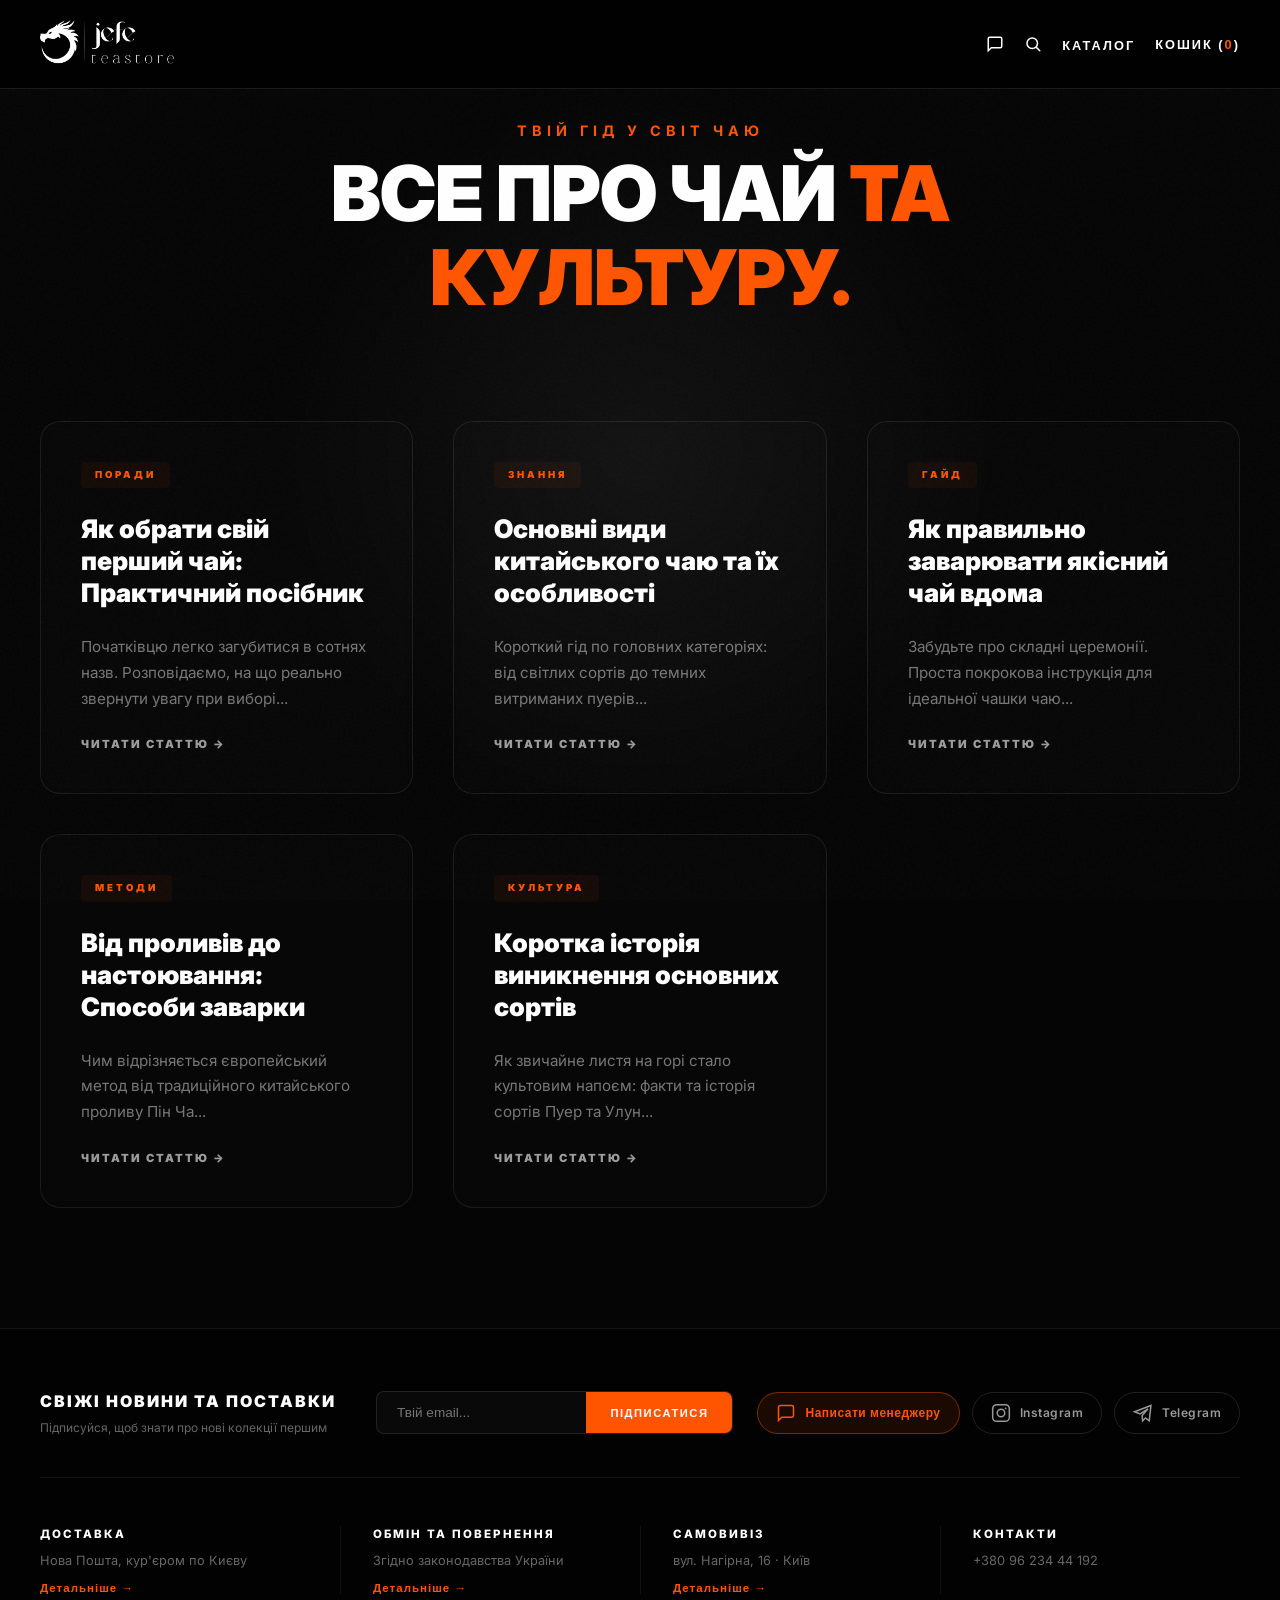
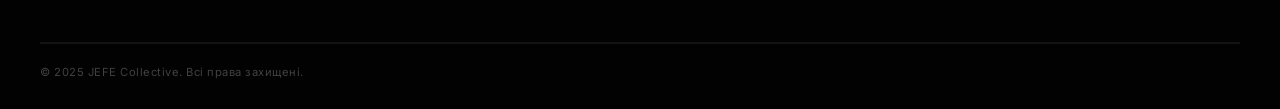
==== commit 1a563a1f: "Add files via upload" ====
--- a/blog.html
+++ b/blog.html
@@ -3,7 +3,16 @@
 <head>
     <meta charset="UTF-8">
     <meta name="viewport" content="width=device-width, initial-scale=1.0">
+    <meta name="description" content="Твій гід у світ китайського чаю. Статті, інструкції та секрети заварювання від JEFE TEASTORE.">
     <title>jefeteastore | Блог про чай та культуру</title>
+
+    <!-- Open Graph / Telegram / Facebook -->
+    <meta property="og:title" content="jefeteastore | Блог про чай та культуру">
+    <meta property="og:description" content="Твій гід у світ китайського чаю. Статті, інструкції та секрети заварювання від JEFE TEASTORE.">
+    <meta property="og:image" content="https://jefetea.com.ua/assets/new_logo.png">
+    <meta property="og:url" content="https://jefetea.com.ua/blog.html">
+    <meta property="og:type" content="article">
+    <meta property="og:site_name" content="JEFE TEASTORE">
     <link rel="stylesheet" href="style.css">
     <link href="https://fonts.googleapis.com/css2?family=Inter:wght@400;700;900&display=swap" rel="stylesheet">
     <style>
@@ -191,6 +200,16 @@
             .blog-card { padding: 30px; }
         }
     </style>
+
+    <!-- Google tag (gtag.js) -->
+    <script async src="https://www.googletagmanager.com/gtag/js?id=G-25LEH7LR2N"></script>
+    <script>
+      window.dataLayer = window.dataLayer || [];
+      function gtag(){dataLayer.push(arguments);}
+      gtag('js', new Date());
+
+      gtag('config', 'G-25LEH7LR2N');
+    </script>
 </head>
 <body>
     <div class="grain"></div>
@@ -198,13 +217,31 @@
 
     <header>
         <a href="index.html" class="brand">
-            <img src="assets/new_logo.png" class="footer-logo" alt="Logo">
+            <img src="assets/new_logo.png" alt="JEFE" class="brand-img">
         </a>
-        <nav style="display: flex; gap: 30px; align-items: center;">
-            <a href="index.html" style="text-decoration: none; color: #fff; font-size: 0.75rem; text-transform: uppercase; letter-spacing: 2px; font-weight: 800;">Головна</a>
-            <a href="index.html#collection" style="text-decoration: none; color: #fff; font-size: 0.75rem; text-transform: uppercase; letter-spacing: 2px; font-weight: 800;">Каталог</a>
-            <a href="#" onclick="FooterModal.open('contacts')" style="text-decoration: none; color: #fff; font-size: 0.75rem; text-transform: uppercase; letter-spacing: 2px; font-weight: 800;">Контакти</a>
-        </nav>
+        <div class="nav-links">
+            <button class="nav-btn" onclick="FooterModal.open('manager')" aria-label="Підтримка" style="display: flex; align-items: center; justify-content: center;">
+                <svg width="18" height="18" viewBox="0 0 24 24" fill="none" stroke="currentColor" stroke-width="2">
+                    <path d="M21 15a2 2 0 01-2 2H7l-4 4V5a2 2 0 012-2h14a2 2 0 012 2z"/>
+                </svg>
+            </button>
+            <button class="nav-btn search-toggle-btn" id="search-toggle-btn" onclick="UI.toggleSearch(true)" aria-label="Пошук" style="display: flex; align-items: center; justify-content: center;">
+                <svg width="18" height="18" viewBox="0 0 24 24" fill="none" xmlns="http://www.w3.org/2000/svg">
+                    <circle cx="11" cy="11" r="7" stroke="currentColor" stroke-width="2"/>
+                    <path d="M16.5 16.5L21 21" stroke="currentColor" stroke-width="2" stroke-linecap="round"/>
+                </svg>
+            </button>
+            <div class="dropdown">
+                <button class="nav-btn dropdown-btn">Каталог</button>
+                <div class="dropdown-content">
+                    <a href="index.html">Головна</a>
+                    <a href="index.html#collection" onclick="UI.filterBy('all')">Наші чаї</a>
+                    <a href="blog.html">Блог</a>
+                    <a href="#" onclick="FooterModal.open('contacts')">Контакти</a>
+                </div>
+            </div>
+            <button class="nav-btn" onclick="UI.toggleSidebar('cart', true)">Кошик (<span id="cart-qty">0</span>)</button>
+        </div>
     </header>
 
     <main>
@@ -345,9 +382,10 @@
         </div>
     </div>
 
-    <script src="products.js"></script>
     <script src="config.js"></script>
-    <script src="script.js"></script>
+    <script src="placeholders.js" defer></script>
+    <script src="products.js" defer></script>
+    <script src="script.js" defer></script>
 
     <script>
         const articles = [
--- a/style.css
+++ b/style.css
@@ -22,6 +22,13 @@
     box-sizing: border-box;
 }
 
+html, body {
+    width: 100%;
+    max-width: 100%;
+    overflow-x: hidden;
+    overscroll-behavior-x: none;
+}
+
 body {
     background: var(--bg);
     color: var(--text);
@@ -29,6 +36,10 @@
     overflow-x: hidden;
     line-height: 1.5;
     -webkit-font-smoothing: antialiased;
+}
+
+body.no-scroll {
+    overflow: hidden !important;
 }
 
 /* Background Effects - Simplified for better performance and clarity */
@@ -76,6 +87,12 @@
     background: #fff;
 }
 
+@media (pointer: coarse) {
+    .cursor {
+        display: none !important;
+    }
+}
+
 /* Header - More Robust Navigation */
 header {
     position: fixed;
@@ -85,9 +102,9 @@
     display: flex;
     justify-content: space-between;
     align-items: center;
-    z-index: 1000;
-    background: rgba(0, 0, 0, 0.5);
-    backdrop-filter: blur(10px);
+    z-index: 10001; /* Above EVERYTHING including sidebar and modals */
+    background: rgba(0, 0, 0, 0.8);
+    backdrop-filter: blur(15px);
     border-bottom: 1px solid var(--border);
 }
 
@@ -119,7 +136,8 @@
 
 .nav-links {
     display: flex;
-    gap: 30px;
+    gap: 20px;
+    align-items: center;
 }
 
 .nav-btn {
@@ -210,41 +228,40 @@
     }
 }
 
-.hero-main-title {
-    font-family: 'Agoka', sans-serif;
-    font-size: clamp(1.8rem, 11.5vw, 10rem);
-    font-weight: 400;
-    line-height: 1.1;
-    text-transform: lowercase;
-    margin-bottom: 20px;
+.sr-only {
+    position: absolute;
+    width: 1px;
+    height: 1px;
+    padding: 0;
+    margin: -1px;
+    overflow: hidden;
+    clip: rect(0, 0, 0, 0);
+    white-space: nowrap;
+    border-width: 0;
+}
+
+.hero-bg-img {
+    width: 1200px;
+    max-width: 90vw;
+    height: auto;
+    object-fit: contain;
+    margin-bottom: 5px;
     opacity: 0;
-    color: #fff;
-    text-shadow: 
-        0 0 8px rgba(255, 255, 255, 0.3);
-    transition: text-shadow 0.4s ease;
-    cursor: default;
-    white-space: nowrap;
-}
-
-.underlined-title {
-    border-bottom: 4px solid var(--orange);
-    padding-bottom: 8px;
-    display: inline-block;
-}
-
-.hero-main-title.active {
-    animation: titleReveal 1.2s cubic-bezier(0.16, 1, 0.3, 1) forwards;
+    z-index: 10;
+    animation: titleReveal 1.2s cubic-bezier(0.16, 1, 0.3, 1) 0.5s forwards;
+    filter: drop-shadow(0 0 15px rgba(255, 255, 255, 0.15));
 }
 
 .hero-subtext {
-    margin-top: -15px; /* Pull it even closer to title */
-    font-size: 1.1rem; /* Slightly smaller */
-    letter-spacing: 6px; /* Slightly tighter but still airy */
+    margin-top: -5px; 
+    font-size: 1.1rem;
+    letter-spacing: 6px;
     color: var(--orange);
     opacity: 0;
     text-transform: uppercase;
     z-index: 10;
-    font-weight: 400; /* Reverted to regular weight as requested */
+    font-weight: 400;
+    animation: titleReveal 1.2s cubic-bezier(0.16, 1, 0.3, 1) 0.8s forwards;
 }
 
 .hero-main-title.active + .hero-subtext {
@@ -305,11 +322,26 @@
 }
 
 .section-head {
-    margin-bottom: 32px;
+    position: sticky;
+    top: 80px;
+    z-index: 1000;
+    background: #000;
+    display: flex;
+    flex-direction: column;
+    gap: 15px; /* Tighter gap between title and filters */
+    margin: 0 -40px 30px; /* Reduced bottom margin */
+    padding: 10px 40px 15px; /* Shorter vertical padding */
+}
+
+@media (max-width: 768px) {
+    .section-head {
+        margin: 0 -20px 20px;
+        padding: 5px 20px 10px;
+    }
 }
 
 .section-head .section-title {
-    margin-bottom: 20px;
+    margin-bottom: 0; /* Rely on flex gap instead */
 }
 
 /* Category filter tabs */
@@ -365,15 +397,29 @@
 
 
 .product-grid {
-    display: flex;
-    flex-wrap: wrap;
-    gap: 16px;
+    display: grid;
+    grid-template-columns: repeat(auto-fill, minmax(280px, 1fr));
+    gap: 30px;
+    padding: 20px 0;
+}
+
+@media (max-width: 1024px) {
+    .product-grid {
+        grid-template-columns: repeat(2, 1fr) !important;
+        gap: 16px;
+    }
+}
+
+@media (max-width: 500px) {
+    .product-grid {
+        grid-template-columns: repeat(2, 1fr) !important;
+        gap: 12px;
+    }
 }
 
 .card {
     position: relative;
     cursor: pointer;
-    flex: 0 0 calc(25% - 12px);
     padding: 24px 16px;
     border: 1px solid rgba(255,255,255,0.12);
     border-radius: 12px;
@@ -421,16 +467,38 @@
     overflow: hidden;
     border-radius: 6px;
     margin-bottom: 18px;
+    position: relative;
+    /* Shimmer effect background */
+    background: linear-gradient(
+        90deg, 
+        rgba(255,255,255,0) 0, 
+        rgba(255,255,255,0.03) 50%, 
+        rgba(255,255,255,0) 100%
+    );
+    background-size: 200% 100%;
+    animation: shimmer 1.5s infinite;
+}
+
+@keyframes shimmer {
+    0% { background-position: 200% 0; }
+    100% { background-position: -200% 0; }
 }
 
 .card-media img {
     width: 100%;
     height: 100%;
     object-fit: cover;
-    transition: var(--transition);
-}
-
-.card:hover .card-media img {
+    transition: opacity 0.6s ease-in-out, transform 0.6s ease-out;
+    opacity: 0; /* Hidden until loaded */
+    background-size: cover;
+    background-position: center;
+}
+
+.card-media img.loaded {
+    opacity: 1;
+}
+
+.card:hover .card-media img.loaded {
     filter: brightness(1.1);
     transform: scale(1.04);
 }
@@ -472,23 +540,25 @@
 }
 
 @media (max-width: 720px) {
-    .card { flex: 0 0 calc(50% - 8px); padding: 18px 14px; }
-    .card-title { font-size: 0.95rem; }
-    .card-price { font-size: 0.9rem; }
-}
-
-@media (max-width: 420px) {
-    .card { flex: 0 0 100%; }
+    .card { 
+        flex: 0 0 calc(100%); 
+        padding: 30px 20px; 
+        max-width: 400px;
+        margin: 0 auto;
+    }
+    .card-title { font-size: 1.2rem; }
+    .card-price { font-size: 1.1rem; }
 }
 
 
 /* Sidebar - Box (Cart) */
+/* Sidebar Layout Structure */
 .sidebar {
     position: fixed;
-    top: 0;
+    top: 80px; /* Under normal header height */
     right: 0;
     width: 100%;
-    height: 100%;
+    height: calc(100vh - 80px); /* Fill remaining space */
     z-index: 2000;
     visibility: hidden;
 }
@@ -497,6 +567,8 @@
 
 .sidebar-overlay {
     position: absolute;
+    top: 0;
+    left: 0;
     width: 100%;
     height: 100%;
     background: rgba(0,0,0,0.8);
@@ -506,32 +578,82 @@
 .sidebar-content {
     position: absolute;
     right: 0;
-    width: 100%;
-    max-width: 450px;
+    top: 0;
+    width: 450px; /* Default desktop size */
     height: 100%;
-    background: #050505;
-    padding: 60px 40px;
+    background: #000;
     display: flex;
     flex-direction: column;
-    border-left: 1px solid var(--border);
     transform: translateX(100%);
     transition: var(--transition);
+    overflow: hidden; /* Header/Footer will be handled here */
+}
+
+@media (max-width: 768px) {
+    .sidebar-content {
+        width: 100%;
+    }
 }
 
 .sidebar.active .sidebar-content { transform: translateX(0); }
 
-/* Detail View */
+/* Sidebar Header, Body, Footer */
+.sidebar-header {
+    flex: 0 0 auto;
+    padding: 30px 40px;
+    display: flex;
+    justify-content: space-between;
+    align-items: center;
+    border-bottom: 1px solid rgba(255,255,255,0.08);
+}
+
+.sidebar-header h3 {
+    font-family: var(--font-body);
+    font-weight: 900;
+    font-size: 1.8rem;
+    text-transform: uppercase;
+}
+
+.sidebar-body {
+    flex: 1 1 auto;
+    overflow-y: auto;
+    padding: 40px;
+    -webkit-overflow-scrolling: touch;
+}
+
+.sidebar-footer {
+    flex: 0 0 auto;
+    padding: 30px 40px;
+    border-top: 1px solid rgba(255,255,255,0.08);
+    background: #000;
+}
+
+.sidebar-total {
+    display: flex;
+    justify-content: space-between;
+    font-size: 1.5rem;
+    margin-bottom: 25px;
+    font-weight: 800;
+    color: #fff; /* White as requested */
+}
+
+.sidebar-total span:nth-child(2) {
+    font-weight: 900;
+}
+
+/* Detail View - Modal beneath header */
 .detail-view {
     position: fixed;
-    top: 0;
+    top: 80px; /* Under site header */
     left: 0;
     width: 100%;
-    height: 100%;
-    background: var(--bg);
+    height: calc(100vh - 80px);
+    background: #000;
     z-index: 3000;
     transform: translateY(100%);
     transition: var(--transition);
     overflow-y: auto;
+    -webkit-overflow-scrolling: touch;
 }
 
 .detail-view.active { transform: translateY(0); }
@@ -540,16 +662,20 @@
     padding: 20px 40px;
     display: flex;
     justify-content: flex-end;
+    position: sticky;
+    top: 0;
+    background: #000;
+    z-index: 10;
 }
 
 .detail-container {
-    max-width: 1400px;
+    max-width: 1200px;
     margin: 0 auto;
-    padding: 40px;
+    padding: 0 40px 100px;
     display: grid;
     grid-template-columns: 1fr 1fr;
     gap: 60px;
-    align-items: center;
+    align-items: flex-start;
 }
 
 .detail-info {
@@ -584,11 +710,31 @@
 .detail-container--v2 {
     max-width: 1100px;
     margin: 0 auto;
-    padding: 40px 40px 60px;
+    padding: 20px 40px 80px;
     display: grid;
     grid-template-columns: 1fr 1fr;
-    gap: 48px;
+    gap: 60px;
     align-items: stretch;
+}
+
+@media (max-width: 900px) {
+    .detail-container--v2 {
+        grid-template-columns: 1fr;
+        gap: 30px;
+        padding: 0 24px 60px;
+        max-width: 500px;
+    }
+    
+    .detail-img-v2 {
+        width: calc(100% + 48px);
+        margin: 0 -24px 10px;
+        border-radius: 0;
+        height: 65vh;
+    }
+    
+    .detail-info--v2 {
+        padding: 0;
+    }
 }
 
 .detail-info--v2 {
@@ -766,12 +912,21 @@
     .detail-container--v2 {
         grid-template-columns: 1fr;
         padding: 24px 20px 48px;
-        gap: 28px;
+        gap: 32px;
+        text-align: center;
     }
+    .dp-meta { justify-content: center; }
     .dp-name { font-size: 1.8rem; }
-    .dp-brew-grid { grid-template-columns: repeat(2, 1fr); }
-    .dp-purchase { flex-direction: column; align-items: stretch; }
-    .dp-purchase .btn-buy { width: 100%; }
+    .dp-desc { margin: 0 auto; max-width: 90%; }
+    .dp-brew-grid { grid-template-columns: repeat(2, 1fr); gap: 10px; }
+    .dp-purchase { flex-direction: column; align-items: center; gap: 15px; }
+    .dp-purchase .btn-buy { width: 100%; border-radius: 8px; }
+    .detail-price { 
+        text-align: center; 
+        font-size: 1.8rem; 
+        width: 100%;
+        margin: 15px 0;
+    }
 }
 
 
@@ -799,12 +954,18 @@
 }
 
 .img-slide {
-    min-width: 100%;
+    flex: 0 0 100%;
+    width: 100%;
     height: 100%;
-    flex-shrink: 0;
-    display: flex;
-    align-items: center;
-    justify-content: center;
+    position: relative;
+    background: linear-gradient(
+        90deg, 
+        rgba(255,255,255,0) 0, 
+        rgba(255,255,255,0.03) 50%, 
+        rgba(255,255,255,0) 100%
+    );
+    background-size: 200% 100%;
+    animation: shimmer 1.5s infinite;
 }
 
 .img-slide img {
@@ -996,6 +1157,87 @@
 
 /* Removed .char styles as title is now static */
 
+/* Stacked Buttons */
+.cart-actions-vertical, .added-actions {
+    display: flex;
+    flex-direction: column;
+    gap: 12px;
+    width: 100%;
+}
+
+.btn-checkout-white {
+    width: 100%;
+    padding: 20px;
+    background: #fff;
+    color: #000;
+    border: none;
+    font-family: var(--font-body), sans-serif;
+    font-weight: 800;
+    text-transform: uppercase;
+    letter-spacing: 2px;
+    cursor: pointer;
+    border-radius: 8px;
+    transition: var(--transition);
+}
+
+.btn-checkout-white:hover {
+    background: rgba(255,255,255,0.9);
+    transform: translateY(-2px);
+}
+
+.btn-continue-white {
+    width: 100%;
+    padding: 18px;
+    background: transparent;
+    color: #fff;
+    border: 1px solid rgba(255,255,255,0.3);
+    font-weight: 700;
+    text-transform: uppercase;
+    letter-spacing: 1px;
+    cursor: pointer;
+    border-radius: 8px;
+    transition: var(--transition);
+}
+
+.btn-checkout-orange:hover {
+    background: #ff7733;
+    transform: translateY(-2px);
+}
+
+.btn-continue-white:hover {
+    background: rgba(255,255,255,0.1);
+    border-color: #fff;
+}
+
+/* Added Popup Overlay */
+.added-popup {
+    z-index: 11000; /* Above header */
+}
+
+.added-box {
+    background: #0a0a0a;
+    border: 1px solid var(--border);
+    border-radius: 20px;
+    padding: 40px;
+    width: 100%;
+    max-width: 400px;
+    text-align: center;
+    box-shadow: 0 30px 100px rgba(0,0,0,0.8);
+}
+
+.added-icon {
+    font-size: 3rem;
+    margin-bottom: 20px;
+}
+
+.added-title {
+    font-size: 1.4rem;
+    font-weight: 900;
+    text-transform: uppercase;
+    margin-bottom: 30px;
+    color: #fff;
+}
+
 /* Category Pills */
 .cat-nav-grid {
     display: flex;
@@ -1110,12 +1352,14 @@
 
 .footer-socials {
     display: flex;
+    flex-wrap: wrap;
     gap: 12px;
 }
 
 .social-btn {
     display: flex;
     align-items: center;
+    justify-content: center;
     gap: 9px;
     padding: 10px 18px;
     border: 1px solid rgba(255,255,255,0.12);
@@ -1126,6 +1370,10 @@
     font-weight: 600;
     letter-spacing: 0.5px;
     transition: all 0.25s ease;
+}
+
+.social-btn svg {
+    flex-shrink: 0;
 }
 
 .social-btn:hover {
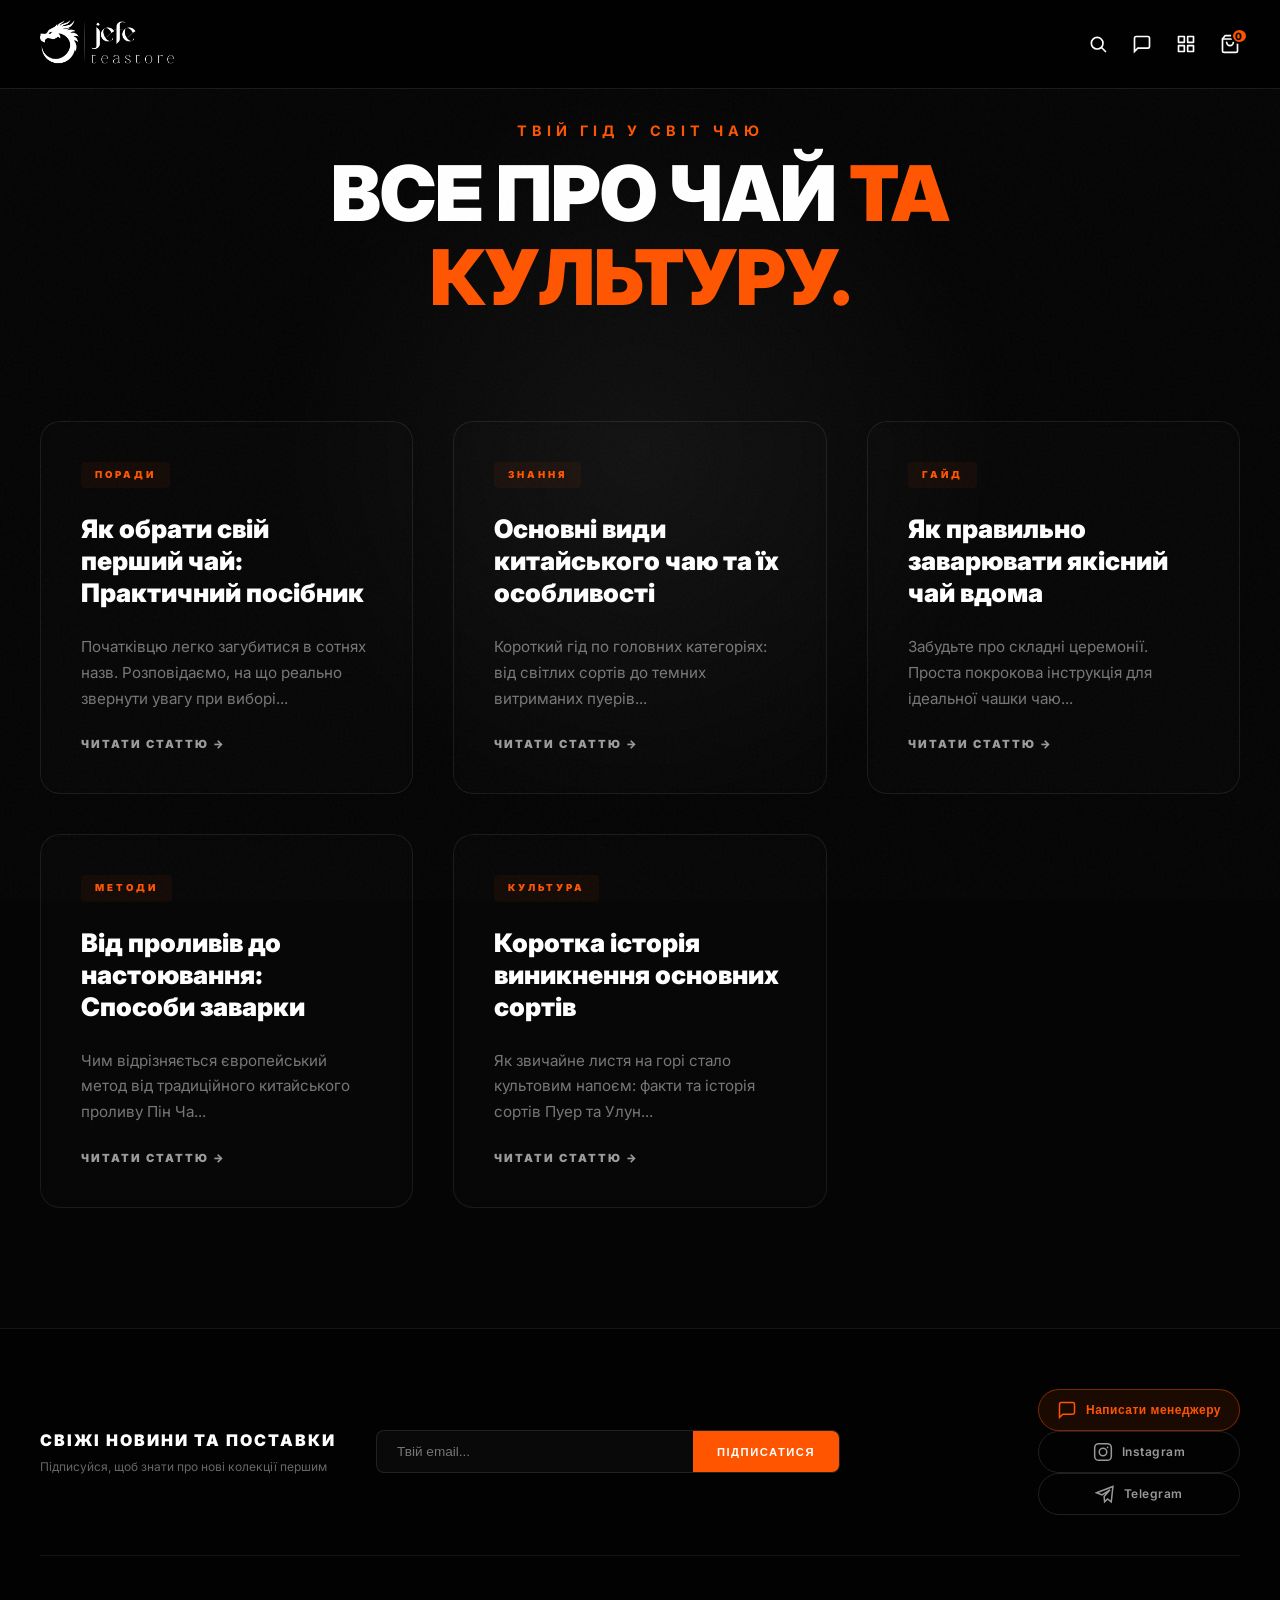
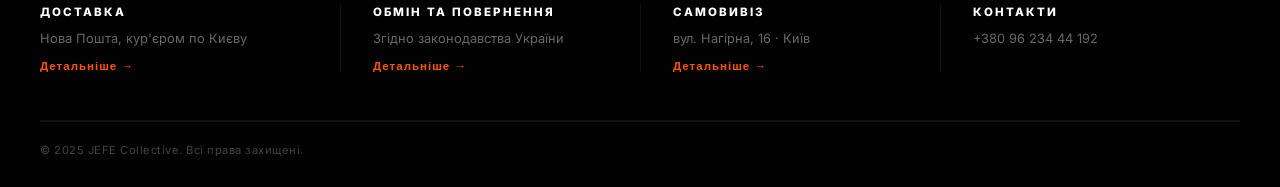
==== commit 4a82ba55: "Add files via upload" ====
--- a/blog.html
+++ b/blog.html
@@ -3,16 +3,17 @@
 <head>
     <meta charset="UTF-8">
     <meta name="viewport" content="width=device-width, initial-scale=1.0">
-    <meta name="description" content="Твій гід у світ китайського чаю. Статті, інструкції та секрети заварювання від JEFE TEASTORE.">
+    <meta name="description" content="jefeteastore — Твій гід у світ китайського чаю. Статті, інструкції та секрети заварювання.">
+    <link rel="canonical" href="https://jefeteastore.com/blog.html">
     <title>jefeteastore | Блог про чай та культуру</title>
 
     <!-- Open Graph / Telegram / Facebook -->
     <meta property="og:title" content="jefeteastore | Блог про чай та культуру">
-    <meta property="og:description" content="Твій гід у світ китайського чаю. Статті, інструкції та секрети заварювання від JEFE TEASTORE.">
-    <meta property="og:image" content="https://jefetea.com.ua/assets/new_logo.png">
-    <meta property="og:url" content="https://jefetea.com.ua/blog.html">
+    <meta property="og:description" content="jefeteastore — Твій гід у світ китайського чаю. Статті, інструкції та секрети заварювання.">
+    <meta property="og:image" content="https://jefeteastore.com/assets/new_logo.png">
+    <meta property="og:url" content="https://jefeteastore.com/blog.html">
     <meta property="og:type" content="article">
-    <meta property="og:site_name" content="JEFE TEASTORE">
+    <meta property="og:site_name" content="jefeteastore">
     <link rel="stylesheet" href="style.css">
     <link href="https://fonts.googleapis.com/css2?family=Inter:wght@400;700;900&display=swap" rel="stylesheet">
     <style>
@@ -220,27 +221,47 @@
             <img src="assets/new_logo.png" alt="JEFE" class="brand-img">
         </a>
         <div class="nav-links">
-            <button class="nav-btn" onclick="FooterModal.open('manager')" aria-label="Підтримка" style="display: flex; align-items: center; justify-content: center;">
-                <svg width="18" height="18" viewBox="0 0 24 24" fill="none" stroke="currentColor" stroke-width="2">
-                    <path d="M21 15a2 2 0 01-2 2H7l-4 4V5a2 2 0 012-2h14a2 2 0 012 2z"/>
-                </svg>
-            </button>
+            <!-- 1. Search (Magnifier) -->
             <button class="nav-btn search-toggle-btn" id="search-toggle-btn" onclick="UI.toggleSearch(true)" aria-label="Пошук" style="display: flex; align-items: center; justify-content: center;">
-                <svg width="18" height="18" viewBox="0 0 24 24" fill="none" xmlns="http://www.w3.org/2000/svg">
+                <svg width="20" height="20" viewBox="0 0 24 24" fill="none" xmlns="http://www.w3.org/2000/svg">
                     <circle cx="11" cy="11" r="7" stroke="currentColor" stroke-width="2"/>
                     <path d="M16.5 16.5L21 21" stroke="currentColor" stroke-width="2" stroke-linecap="round"/>
                 </svg>
             </button>
-            <div class="dropdown">
-                <button class="nav-btn dropdown-btn">Каталог</button>
+            <!-- 2. Support (Chat Bubble) -->
+            <button class="nav-btn" onclick="FooterModal.open('manager')" aria-label="Підтримка" style="display: flex; align-items: center; justify-content: center;">
+                <svg width="20" height="20" viewBox="0 0 24 24" fill="none" stroke="currentColor" stroke-width="2">
+                    <path d="M21 15a2 2 0 01-2 2H7l-4 4V5a2 2 0 012-2h14a2 2 0 012 2z"/>
+                </svg>
+            </button>
+            <!-- 3. Catalog (Grid Icon) -->
+            <div class="dropdown" onclick="this.classList.toggle('active')">
+                <button class="nav-btn dropdown-btn">
+                    <svg width="20" height="20" viewBox="0 0 24 24" fill="none" stroke="currentColor" stroke-width="2" stroke-linecap="round" stroke-linejoin="round">
+                        <rect x="3" y="3" width="7" height="7"></rect><rect x="14" y="3" width="7" height="7"></rect>
+                        <rect x="14" y="14" width="7" height="7"></rect><rect x="3" y="14" width="7" height="7"></rect>
+                    </svg>
+                    <span class="nav-text">Каталог</span>
+                </button>
                 <div class="dropdown-content">
-                    <a href="index.html">Головна</a>
-                    <a href="index.html#collection" onclick="UI.filterBy('all')">Наші чаї</a>
+                    <a href="index.html">Товари</a>
                     <a href="blog.html">Блог</a>
+                    <a href="brew.html">Як заварювати</a>
                     <a href="#" onclick="FooterModal.open('contacts')">Контакти</a>
                 </div>
             </div>
-            <button class="nav-btn" onclick="UI.toggleSidebar('cart', true)">Кошик (<span id="cart-qty">0</span>)</button>
+            <!-- 4. Cart (Bag Icon with Badge) -->
+            <button class="nav-btn cart-btn" onclick="UI.toggleSidebar('cart', true)" style="position: relative;">
+                <div class="cart-icon-wrapper" style="position: relative; display: flex; align-items: center;">
+                    <svg width="22" height="22" viewBox="0 0 24 24" fill="none" stroke="currentColor" stroke-width="2" stroke-linecap="round" stroke-linejoin="round">
+                        <path d="M6 2L3 6v14a2 2 0 0 0 2 2h14a2 2 0 0 0 2-2V6l-3-4Z"></path>
+                        <line x1="3" y1="6" x2="21" y2="6"></line>
+                        <path d="M16 10a4 4 0 0 1-8 0"></path>
+                    </svg>
+                    <span id="cart-qty" class="cart-badge">0</span>
+                </div>
+                <span class="nav-text" style="margin-left: 8px;">Кошик</span>
+            </button>
         </div>
     </header>
 
--- a/style.css
+++ b/style.css
@@ -8,14 +8,163 @@
 :root {
     --bg: #000;
     --text: #fff;
-    --accent: #fff; /* White Accent */
-    --orange: #FF5500; /* Vibrant Orange */
+    --accent: #fff;
+    --orange: #FF5500;
     --border: rgba(255,255,255,0.1);
     --font-heading: 'Agoka', sans-serif;
     --font-body: 'Inter', sans-serif;
     --transition: all 0.6s cubic-bezier(0.16, 1, 0.3, 1);
 }
 
+@media (max-width: 820px) {
+    :root {
+        --surface-color: #000;
+        --border-color: rgba(255,255,255,0.15);
+        --accent-glow: rgba(255,255,255,0.05);
+    }
+
+    body { background: #000 !important; }
+
+    /* Performance: Hard-kill heavy effects on mobile */
+    .grain, .mesh-glow, .cursor { display: none !important; }
+
+    /* Fix Header Icons Alignment */
+    header {
+        padding: 15px 20px !important;
+        background: rgba(0,0,0,0.8) !important;
+        backdrop-filter: blur(15px) !important;
+    }
+
+    .nav-links {
+        display: flex !important;
+        gap: 12px !important;
+        align-items: center !important;
+    }
+
+    .nav-btn {
+        width: 38px !important;
+        height: 38px !important;
+        padding: 0 !important;
+        display: flex !important;
+        align-items: center !important;
+        justify-content: center !important;
+        background: rgba(255,255,255,0.08) !important;
+        border: 1px solid rgba(255,255,255,0.1) !important;
+        border-radius: 50% !important;
+    }
+
+    .nav-btn svg { width: 18px !important; height: 18px !important; }
+
+    /* Dropdown logic for mobile (simplified header) */
+    .dropdown { display: flex; align-items: center; } 
+
+    /* Premium 2-Column Grid */
+    #product-grid {
+        display: grid !important;
+        grid-template-columns: repeat(2, 1fr) !important;
+        gap: 12px !important;
+        padding: 0 !important;
+    }
+
+    .card {
+        border-radius: 14px !important;
+        background: #080808 !important;
+        border: 1px solid var(--border-color) !important;
+        padding: 8px !important;
+    }
+
+    .card-media { border-radius: 10px !important; }
+
+    .card-title {
+        font-size: 0.85rem !important;
+        font-weight: 700 !important;
+        line-height: 1.3 !important;
+        height: 2.6em !important;
+        overflow: hidden;
+    }
+
+    .card-price {
+        font-size: 0.95rem !important;
+        font-weight: 500 !important;
+        color: #fff !important;
+    }
+
+    /* Premium Bottom-sheet Sidebar for Mobile */
+    .sidebar {
+        top: 0 !important;
+        height: 100% !important;
+        display: flex !important;
+        flex-direction: column !important;
+        justify-content: flex-end !important;
+    }
+
+    .sidebar-content::before {
+        content: "";
+        position: absolute;
+        top: 10px;
+        left: 50%;
+        transform: translateX(-50%);
+        width: 40px;
+        height: 4px;
+        background: rgba(255,255,255,0.2);
+        border-radius: 2px;
+        z-index: 10;
+    }
+
+    .sidebar-content {
+        position: relative !important;
+        width: 100% !important;
+        max-width: 100% !important;
+        height: auto !important;
+        max-height: 94vh !important;
+        border-radius: 20px 20px 0 0 !important;
+        background: #0a0a0a !important;
+        border-top: 1px solid rgba(255,255,255,0.1) !important;
+        padding: 40px 0 0 !important; /* No side padding for content container */
+        transform: translateY(100%) !important;
+        transition: transform 0.4s cubic-bezier(0.16, 1, 0.3, 1) !important;
+        margin: 0 !important;
+        left: 0 !important;
+        overflow: hidden !important;
+    }
+
+    .sidebar-body {
+        padding: 20px 15px !important;
+        width: 100% !important;
+    }
+
+    .sidebar-footer {
+        padding: 20px 15px !important;
+        width: 100% !important;
+        background: #050505 !important;
+        border-top: 1px solid rgba(255,255,255,0.05) !important;
+    }
+
+    .cart-actions-vertical, .checkout-fields {
+        width: 100% !important;
+        display: flex !important;
+        flex-direction: column !important;
+        gap: 12px !important;
+    }
+
+    .btn-checkout-white, .btn-continue-white, .btn-buy, .btn-checkout {
+        width: 100% !important;
+        max-width: 100% !important;
+        margin-left: 0 !important;
+        margin-right: 0 !important;
+        justify-content: center !important;
+    }
+
+    .sidebar.active .sidebar-content {
+        transform: translateY(0) !important;
+    }
+
+    .sidebar-overlay {
+        backdrop-filter: blur(8px) !important;
+        background: rgba(0,0,0,0.8) !important;
+    }
+}
+
 * {
     margin: 0;
     padding: 0;
@@ -26,7 +175,7 @@
     width: 100%;
     max-width: 100%;
     overflow-x: hidden;
-    overscroll-behavior-x: none;
+    overscroll-behavior: none;
 }
 
 body {
@@ -40,9 +189,13 @@
 
 body.no-scroll {
     overflow: hidden !important;
-}
-
-/* Background Effects - Simplified for better performance and clarity */
+    height: 100% !important;
+    position: fixed !important;
+    width: 100% !important;
+    touch-action: none !important;
+    -webkit-overflow-scrolling: none !important;
+}
+
 .grain {
     position: fixed;
     top: 0;
@@ -62,11 +215,9 @@
     width: 100%;
     height: 100%;
     z-index: -1;
-    background:
-        radial-gradient(circle at var(--x, 50%) var(--y, 50%), rgba(255, 255, 255, 0.05) 0%, transparent 50%);
+    background: radial-gradient(circle at var(--x, 50%) var(--y, 50%), rgba(255, 255, 255, 0.05) 0%, transparent 50%);
     pointer-events: none;
 }
-/* Removed old dynamic dragon layers */
 
 .cursor {
     position: fixed;
@@ -102,7 +253,7 @@
     display: flex;
     justify-content: space-between;
     align-items: center;
-    z-index: 10001; /* Above EVERYTHING including sidebar and modals */
+    z-index: 1000; /* Header stays high but below full-screen modals */
     background: rgba(0, 0, 0, 0.8);
     backdrop-filter: blur(15px);
     border-bottom: 1px solid var(--border);
@@ -194,7 +345,8 @@
     padding-left: 20px;
 }
 
-.dropdown:hover .dropdown-content {
+.dropdown-content.active,
+.dropdown.active .dropdown-content {
     display: block;
 }
 
@@ -205,6 +357,7 @@
 /* Hero Section - Fixed overlapping and scaling */
 .hero {
     min-height: 100vh;
+    height: 100vh; /* Default */
     display: flex;
     flex-direction: column;
     justify-content: center;
@@ -323,20 +476,21 @@
 
 .section-head {
     position: sticky;
-    top: 80px;
+    top: 88px; /* Correct header height */
     z-index: 1000;
     background: #000;
     display: flex;
     flex-direction: column;
-    gap: 15px; /* Tighter gap between title and filters */
-    margin: 0 -40px 30px; /* Reduced bottom margin */
-    padding: 10px 40px 15px; /* Shorter vertical padding */
+    gap: 15px; /* Consistent gap between title and filters */
+    margin: 0 0 15px; /* Balanced spacing before products */
+    padding: 15px 0;
 }
 
 @media (max-width: 768px) {
     .section-head {
-        margin: 0 -20px 20px;
-        padding: 5px 20px 10px;
+        top: 88px;
+        padding: 15px 0;
+        margin-bottom: 20px;
     }
 }
 
@@ -455,8 +609,8 @@
 }
 
 .card:hover .card-add-btn {
-    background: var(--orange);
-    border-color: var(--orange);
+    background: #fff;
+    border-color: #fff;
     color: #000;
 }
 
@@ -534,20 +688,76 @@
     margin-bottom: 10px;
 }
 
+/* Badges */
+.badge {
+    position: absolute;
+    top: 12px;
+    left: 12px;
+    z-index: 15;
+    padding: 4px 10px;
+    border-radius: 4px;
+    font-size: 0.6rem;
+    font-weight: 800;
+    text-transform: uppercase;
+    letter-spacing: 1.2px;
+    backdrop-filter: blur(8px);
+    pointer-events: none;
+    animation: fadeIn 0.4s ease forwards;
+}
+
+.badge-new {
+    border: 1px solid rgba(255, 255, 255, 0.4);
+    color: #fff;
+    background: rgba(255, 255, 255, 0.05);
+}
+
+.badge-hit {
+    border: 1px solid rgba(255, 85, 0, 0.5);
+    color: var(--orange);
+    background: rgba(255, 85, 0, 0.05);
+    box-shadow: 0 4px 15px rgba(255, 85, 0, 0.1);
+}
+
+.badge-sale {
+    background: var(--orange);
+    color: #000;
+    border: 1px solid var(--orange);
+    font-weight: 900;
+}
+
 /* Responsive card widths */
 @media (max-width: 1100px) {
     .card { flex: 0 0 calc(33.333% - 11px); }
 }
 
 @media (max-width: 720px) {
+    .product-grid {
+        grid-template-columns: repeat(2, 1fr) !important;
+        gap: 12px;
+        padding: 0 !important;
+    }
+
     .card { 
-        flex: 0 0 calc(100%); 
-        padding: 30px 20px; 
-        max-width: 400px;
-        margin: 0 auto;
-    }
-    .card-title { font-size: 1.2rem; }
-    .card-price { font-size: 1.1rem; }
+        flex-direction: column;
+        border-radius: 12px;
+    }
+    
+    .card-media {
+        flex: none;
+        width: 100%;
+        border-radius: 12px 12px 0 0 !important;
+    }
+
+    .card-info {
+        padding: 12px 10px;
+        text-align: center;
+        align-items: center;
+        gap: 4px;
+    }
+
+    .card-title { font-size: 0.82rem; min-height: 2.5em; text-align: center; margin-bottom: auto; }
+    .card-price { font-size: 1rem; margin-bottom: 8px; }
+    .card-add-btn { font-size: 0.65rem; padding: 10px 0; margin: 0; }
 }
 
 
@@ -555,10 +765,10 @@
 /* Sidebar Layout Structure */
 .sidebar {
     position: fixed;
-    top: 80px; /* Under normal header height */
+    top: 88px; /* Under normal header height */
     right: 0;
     width: 100%;
-    height: calc(100vh - 80px); /* Fill remaining space */
+    height: calc(100vh - 88px); /* Fill remaining space */
     z-index: 2000;
     visibility: hidden;
 }
@@ -577,21 +787,67 @@
 
 .sidebar-content {
     position: absolute;
+    top: 0;
     right: 0;
-    top: 0;
-    width: 450px; /* Default desktop size */
+    width: 440px;
+    max-width: 90%;
     height: 100%;
     background: #000;
+    border-left: 1px solid var(--border);
+    transition: transform 0.6s cubic-bezier(0.16, 1, 0.3, 1);
+    transform: translateX(100%);
+    padding: 0;
     display: flex;
     flex-direction: column;
-    transform: translateX(100%);
-    transition: var(--transition);
-    overflow: hidden; /* Header/Footer will be handled here */
+    z-index: 10002;
+    overscroll-behavior: contain;
 }
 
 @media (max-width: 768px) {
     .sidebar-content {
         width: 100%;
+        max-width: 100%;
+        border: none;
+        padding-top: env(safe-area-inset-top);
+    }
+    
+    .sidebar-header {
+        padding: 30px 20px;
+        border-bottom: 1px solid #111;
+    }
+    
+    .sidebar-header .nav-btn {
+    width: 44px;
+    height: 44px;
+    display: flex;
+    align-items: center;
+    justify-content: center;
+    background: #111;
+    border-radius: 50%;
+}
+    
+    .sidebar-header h3 {
+        font-size: 2rem;
+        font-weight: 900;
+        text-transform: uppercase;
+    }
+
+    .checkout-fields {
+        gap: 25px;
+        padding: 10px;
+    }
+
+    .c-field input, .c-field textarea {
+        padding: 18px;
+        font-size: 1rem;
+        background: #0d0d0d;
+    }
+
+    .sidebar-footer {
+        padding: 20px;
+        border-top: 1px solid #111;
+        background: #000;
+        padding-bottom: calc(20px + env(safe-area-inset-bottom));
     }
 }
 
@@ -612,6 +868,20 @@
     font-weight: 900;
     font-size: 1.8rem;
     text-transform: uppercase;
+}
+
+.sidebar-header .nav-btn {
+    font-size: 2.5rem; /* Large, prominent close X */
+    line-height: 1;
+    display: flex;
+    align-items: center;
+    justify-content: center;
+    transition: transform 0.3s ease;
+}
+
+.sidebar-header .nav-btn:hover {
+    transform: scale(1.1);
+    color: var(--orange);
 }
 
 .sidebar-body {
@@ -628,6 +898,81 @@
     background: #000;
 }
 
+/* Cart Items V2 */
+.cart-item {
+    display: flex;
+    align-items: center;
+    gap: 15px;
+    padding: 20px 0;
+    border-bottom: 1px solid rgba(255, 255, 255, 0.05);
+}
+
+.cart-item-img {
+    width: 50px;
+    height: 50px;
+    border-radius: 8px;
+    object-fit: cover;
+    background: #111;
+}
+
+.cart-item-info {
+    flex: 1;
+    display: flex;
+    flex-direction: column;
+    gap: 4px;
+}
+
+.cart-item-name {
+    font-weight: 700;
+    font-size: 0.95rem;
+    color: #fff;
+    line-height: 1.2;
+}
+
+.cart-item-meta {
+    font-size: 0.75rem;
+    color: rgba(255, 255, 255, 0.4);
+}
+
+.cart-item-right {
+    display: flex;
+    align-items: center;
+    gap: 16px;
+    text-align: right;
+}
+
+.cart-item-price {
+    font-family: var(--font-body);
+    font-weight: 900;
+    font-size: 1rem;
+    color: #fff;
+    white-space: nowrap;
+}
+
+.btn-cart-remove {
+    width: 32px;
+    height: 32px;
+    border-radius: 50%;
+    background: rgba(255, 255, 255, 0.08);
+    border: 1px solid rgba(255, 255, 255, 0.1);
+    color: rgba(255, 255, 255, 0.6);
+    display: flex;
+    align-items: center;
+    justify-content: center;
+    cursor: pointer;
+    transition: all 0.3s cubic-bezier(0.2, 0, 0, 1);
+    padding: 0;
+    backdrop-filter: blur(8px);
+    -webkit-backdrop-filter: blur(8px);
+}
+
+.btn-cart-remove:hover {
+    background: rgba(255, 68, 68, 0.15);
+    border-color: rgba(255, 68, 68, 0.3);
+    color: #ff4444;
+    transform: scale(1.1);
+}
+
 .sidebar-total {
     display: flex;
     justify-content: space-between;
@@ -644,28 +989,76 @@
 /* Detail View - Modal beneath header */
 .detail-view {
     position: fixed;
-    top: 80px; /* Under site header */
+    top: 0;
     left: 0;
     width: 100%;
-    height: calc(100vh - 80px);
-    background: #000;
-    z-index: 3000;
+    height: 100%;
+    z-index: 10003;
+    background: rgba(0, 0, 0, 0.85); /* Slightly transparent for depth */
+    backdrop-filter: blur(10px);
+    -webkit-backdrop-filter: blur(10px);
     transform: translateY(100%);
-    transition: var(--transition);
+    transition: transform 0.6s cubic-bezier(0.16, 1, 0.3, 1);
+    display: grid;
+    place-items: center;
+    padding: 40px 20px;
     overflow-y: auto;
-    -webkit-overflow-scrolling: touch;
+}
+
+@media (max-width: 820px) {
+    .detail-view {
+        display: block; /* Critical for scroll on mobile */
+        padding: 0; /* Full width/height on mobile */
+    }
 }
 
 .detail-view.active { transform: translateY(0); }
 
 .detail-header {
-    padding: 20px 40px;
-    display: flex;
-    justify-content: flex-end;
-    position: sticky;
-    top: 0;
-    background: #000;
-    z-index: 10;
+    position: absolute;
+    top: 30px;
+    right: 30px; /* More breathing room from edges */
+    z-index: 100;
+    background: transparent;
+    padding: 0;
+    pointer-events: none;
+    display: block;
+}
+
+.detail-header .nav-btn.close-btn {
+    pointer-events: auto;
+    width: 36px;
+    height: 36px;
+    display: grid;
+    place-items: center; /* More robust centering for SVG */
+    background: rgba(0, 0, 0, 0.45);
+    backdrop-filter: blur(12px);
+    -webkit-backdrop-filter: blur(12px);
+    border: 1px solid rgba(255, 255, 255, 0.12);
+    border-radius: 50%;
+    color: #fff;
+    cursor: pointer;
+    transition: all 0.3s cubic-bezier(0.2, 0, 0, 1);
+    padding: 0;
+    margin: 0;
+    box-sizing: border-box;
+    appearance: none;
+    -webkit-appearance: none;
+    outline: none;
+}
+
+.detail-header .nav-btn.close-btn svg {
+    display: block;
+    width: 20px;
+    height: 20px;
+    margin: 0;
+    padding: 0;
+}
+
+.detail-header .nav-btn.close-btn:hover {
+    background: rgba(0, 0, 0, 0.7);
+    transform: scale(1.1);
+    border-color: rgba(255, 255, 255, 0.3);
 }
 
 .detail-container {
@@ -700,7 +1093,7 @@
     font-size: 2.2rem;
     font-weight: 900;
     color: #fff;
-    margin-top: 10px;
+    margin: 0;
     text-align: center;
     width: 100%;
 }
@@ -709,60 +1102,106 @@
 
 .detail-container--v2 {
     max-width: 1100px;
-    margin: 0 auto;
-    padding: 20px 40px 80px;
+    width: 95%;
+    margin: auto;
+    padding: 0;
+    background: #000;
+    border: 1px solid var(--border);
+    border-radius: 20px;
     display: grid;
-    grid-template-columns: 1fr 1fr;
-    gap: 60px;
-    align-items: stretch;
+    grid-template-columns: 1fr 1.15fr;
+    overflow: hidden;
+    align-items: stretch; /* Sync left and right column heights */
+}
+
+.detail-media {
+    width: 100%;
+    background: #000;
+    position: relative;
+    display: flex;
+    flex-direction: column;
+    justify-content: flex-start;
+    padding-top: 80px; /* Matching text padding-top */
+    min-height: 480px;
+}
+
+.img-slider, .img-slider-track, .img-slide {
+    height: 100%;
+    width: 100%;
+}
+
+.img-slide img {
+    width: 100%;
+    height: 100%;
+    object-fit: cover;
+    display: block;
+}
+
+.detail-info--v2 {
+    display: flex;
+    flex-direction: column;
+    align-items: center;
+    text-align: center;
+    padding: 80px 60px;
+    gap: 32px;
+    justify-content: flex-start; /* Ensure it starts at the top padding */
 }
 
 @media (max-width: 900px) {
     .detail-container--v2 {
-        grid-template-columns: 1fr;
-        gap: 30px;
-        padding: 0 24px 60px;
-        max-width: 500px;
+        display: flex;
+        flex-direction: column;
+        width: 100% !important;
+        max-width: 100vw !important; /* Prevent ANY overflow */
+        margin: 0 !important;
+        border-radius: 0 !important;
+        border: none !important;
+        box-sizing: border-box !important;
+    }
+
+    .detail-media {
+        width: 100%;
+        aspect-ratio: 1;
+        padding-top: 0; 
+        min-height: 0 !important; /* Prevent desktop min-height from creating gaps */
+    }
+
+    .detail-info--v2 {
+        padding: 24px 32px 60px; /* Restored top gap for the badge */
+        gap: 20px;
     }
     
-    .detail-img-v2 {
-        width: calc(100% + 48px);
-        margin: 0 -24px 10px;
-        border-radius: 0;
-        height: 65vh;
-    }
-    
-    .detail-info--v2 {
-        padding: 0;
-    }
-}
-
-.detail-info--v2 {
+    .dp-content-top, .dp-content-bottom {
+        gap: 24px !important;
+    }
+
+    .dp-block, .dp-purchase {
+        margin: 0 !important;
+    }
+}
+
+.dp-content-top {
     display: flex;
     flex-direction: column;
-    justify-content: space-between;
-}
-
-.dp-content-top {
+    gap: 32px;
+}
+
+.dp-content-bottom {
     display: flex;
     flex-direction: column;
-    gap: 40px; /* Increased gap for top blocks */
-}
-
-.dp-content-bottom {
-    display: flex;
-    flex-direction: column;
-    gap: 20px;
+    gap: 32px;
 }
 
 /* Top internal section */
-.dp-top { display: flex; flex-direction: column; gap: 20px; } /* Increased gap for name/desc */
+.dp-top { display: flex; flex-direction: column; gap: 24px; } /* Balanced gaps around description */
 
 .dp-meta {
     display: flex;
     align-items: center;
+    justify-content: center;
     gap: 12px;
     flex-wrap: wrap;
+    width: 100%;
 }
 
 .dp-cat {
@@ -779,6 +1218,7 @@
 .dp-origin {
     display: flex;
     align-items: center;
+    justify-content: center;
     gap: 5px;
     font-size: 0.72rem;
     color: rgba(255,255,255,0.45);
@@ -807,7 +1247,9 @@
 .dp-block {
     display: flex;
     flex-direction: column;
+    align-items: center;
     gap: 12px;
+    width: 100%;
 }
 
 .dp-label {
@@ -867,8 +1309,11 @@
 /* Purchase row */
 .dp-purchase {
     display: flex;
-    gap: 20px;
-    margin-top: 10px;
+    flex-direction: column;
+    align-items: center;
+    gap: 16px;
+    margin: 0; /* Reset margin to match other section gaps (32px from parent) */
+    width: 100%;
 }
 
 .dp-price-label {
@@ -888,7 +1333,7 @@
 }
 
 .dp-purchase .btn-buy {
-    flex: 1;
+    width: 100%;
     display: flex;
     align-items: center;
     justify-content: center;
@@ -909,24 +1354,15 @@
 }
 
 @media (max-width: 820px) {
-    .detail-container--v2 {
-        grid-template-columns: 1fr;
-        padding: 24px 20px 48px;
-        gap: 32px;
-        text-align: center;
-    }
-    .dp-meta { justify-content: center; }
-    .dp-name { font-size: 1.8rem; }
-    .dp-desc { margin: 0 auto; max-width: 90%; }
-    .dp-brew-grid { grid-template-columns: repeat(2, 1fr); gap: 10px; }
-    .dp-purchase { flex-direction: column; align-items: center; gap: 15px; }
-    .dp-purchase .btn-buy { width: 100%; border-radius: 8px; }
-    .detail-price { 
-        text-align: center; 
-        font-size: 1.8rem; 
-        width: 100%;
-        margin: 15px 0;
-    }
+    .card { 
+        flex: 0 0 calc(100%); 
+        padding: 30px 20px; 
+        max-width: 400px;
+        margin: 0 auto;
+    }
+    .card-title { font-size: 1.2rem; }
+    .card-price { font-size: 1.1rem; }
+    .card-add-btn { margin-top: 18px; }
 }
 
 
@@ -1071,19 +1507,21 @@
 
 .btn-buy {
     width: 100%;
-    padding: 25px;
-    background: var(--orange);
+    padding: 22px;
+    background: #fff; /* Changed to white as requested */
     color: #000;
     border: none;
-    font-weight: 900;
-    text-transform: uppercase;
-    letter-spacing: 3px;
+    font-weight: 800;
+    text-transform: uppercase;
+    letter-spacing: 2px;
     cursor: pointer;
+    font-family: var(--font-body); /* Standard site font */
     transition: var(--transition);
 }
 
 .btn-buy:hover {
-    background: #ff7733;
+    background: rgba(255, 255, 255, 0.9);
+    transform: translateY(-2px);
 }
 
 /* Weight variant buttons */
@@ -1123,18 +1561,22 @@
 .btn-checkout {
     width: 100%;
     padding: 20px;
-    background: var(--orange);
+    background: #fff;
     color: #000;
     border: none;
-    font-weight: 900;
+    font-weight: 800;
     text-transform: uppercase;
     letter-spacing: 2px;
     margin-top: 20px;
     cursor: pointer;
+    font-family: var(--font-body);
     transition: var(--transition);
 }
 
-.btn-checkout:hover { background: #000; color: var(--orange); border: 1px solid var(--orange); }
+.btn-checkout:hover {
+    background: rgba(255, 255, 255, 0.9);
+    transform: translateY(-2px);
+}
 
 /* Category List Styling */
 .cat-item {
@@ -1350,10 +1792,11 @@
     text-transform: uppercase;
 }
 
-.footer-socials {
+.detail-variants {
     display: flex;
     flex-wrap: wrap;
     gap: 12px;
+    justify-content: center;
 }
 
 .social-btn {
@@ -1393,6 +1836,15 @@
     grid-template-columns: repeat(4, 1fr);
     gap: 0;
     padding: 48px 0;
+}
+
+.card-info {
+    padding: 24px 20px;
+    flex: 1;
+    display: flex;
+    flex-direction: column;
+    align-items: center;
+    text-align: center;
 }
 
 .footer-col {
@@ -2078,7 +2530,7 @@
 
 .search-panel {
     position: absolute;
-    top: 80px;
+    top: 140px;
     left: 50%;
     transform: translateX(-50%) translateY(-20px);
     width: 90%;
@@ -2255,10 +2707,11 @@
 /* Mobile */
 @media (max-width: 768px) {
     /* Header */
-    header { padding: 14px 16px; }
-    .brand-img { height: 38px; }
-    .nav-links { gap: 12px; }
-    .nav-btn { font-size: 0.7rem; letter-spacing: 1px; }
+    header { padding: 12px 16px; align-items: center; display: flex; }
+    .brand-img { height: 38px; display: block; }
+    .nav-links { gap: 14px; display: flex; align-items: center; }
+    .nav-btn { font-size: 0.72rem; letter-spacing: 1px; padding: 0; line-height: 1; margin: 0; border: none; background: none; display: flex; align-items: center; }
+    .dropdown { display: flex; align-items: center; }
 
     /* Hero */
     .hero { padding: 80px 16px 30px; min-height: 70vh; }
@@ -2268,30 +2721,43 @@
     .cat-pill { padding: 8px 18px; font-size: 0.7rem; }
 
     /* Section */
-    .collection { padding: 20px 16px 48px; }
+    .collection { padding: 20px 20px 48px; }
+    .section-header, .filters { padding-left: 40px !important; margin-left: 0 !important; }
     .section-title { font-size: 2.2rem; }
     .section-label { font-size: 0.65rem; }
 
 
 
     /* Detail modal — full screen on mobile */
-    .detail-view { overflow-y: auto; }
-    .detail-header { padding: 14px 16px; position: sticky; top: 0; background: var(--bg); z-index: 10; }
-    .detail-container {
-        grid-template-columns: 1fr;
-        padding: 16px 16px 40px;
-        gap: 24px;
-        max-width: 100%;
-    }
-    .detail-media img { border-radius: 2px; }
-    .detail-info { padding: 0; }
-    .detail-info h2 { font-size: 1.8rem; margin-bottom: 12px; }
-    .detail-price { font-size: 1.5rem; margin-bottom: 24px; }
-    .detail-variants { gap: 8px; margin-bottom: 20px; }
-    .weight-btn { padding: 8px 18px; font-size: 0.8rem; }
-    .btn-buy { padding: 18px; font-size: 0.85rem; }
+    .detail-view { 
+        top: 61px; /* 62px - 1px overlap */
+        height: calc(100vh - 61px);
+        overflow-y: auto; 
+    }
+    .dropdown { display: flex !important; align-items: center !important; }
+    .dropdown-content { 
+        top: 50px !important; 
+        right: -10px !important; 
+        min-width: 200px !important;
+        background: #000 !important;
+        border: 1px solid rgba(255,255,255,0.1) !important;
+    }
+    .detail-header {
+        position: absolute;
+        top: 15px;
+        right: 15px; /* Tighter to corner but still clear */
+        z-index: 100;
+        background: transparent;
+        padding: 0;
+    }
+    /* Legacy detail removal to prevent conflicts */
+    .detail-container { display: none; }
 
     /* Sidebar */
+    .sidebar {
+        top: 61px;
+        height: calc(100vh - 61px);
+    }
     .sidebar-content { max-width: 100%; padding: 40px 20px; }
 
     /* Category list in sidebar */
@@ -2401,6 +2867,57 @@
 .c-field textarea {
     min-height: 80px;
     resize: vertical;
+}
+
+/* Premium Messenger Radios */
+.messenger-selector-tg {
+    display: flex;
+    flex-wrap: wrap;
+    gap: 20px;
+    margin-top: 10px;
+}
+
+.messenger-option-tg {
+    display: flex;
+    align-items: center;
+    gap: 10px;
+    cursor: pointer;
+    user-select: none;
+    font-size: 0.9rem;
+    color: rgba(255, 255, 255, 0.7);
+    transition: color 0.3s ease;
+}
+
+.messenger-option-tg:hover {
+    color: #fff;
+}
+
+.messenger-option-tg input[type="radio"] {
+    appearance: none;
+    -webkit-appearance: none;
+    width: 10px;
+    height: 10px;
+    border: 1px solid rgba(255, 255, 255, 0.3);
+    border-radius: 2px; /* Proportional rounding */
+    background: #000;
+    cursor: pointer;
+    transition: all 0.2s ease;
+    display: block;
+    position: relative;
+}
+
+.messenger-option-tg input[type="radio"]:checked {
+    background: var(--orange);
+    border-color: var(--orange);
+}
+
+.messenger-option-tg input[type="radio"]:checked::before {
+    display: none; /* No dot needed for solid fill squares */
+}
+
+.messenger-option-tg input[type="radio"]:checked + .messenger-box-tg {
+    color: #fff;
+    font-weight: 600;
 }
 
 /* Radio groups */
@@ -2482,14 +2999,15 @@
 }
 
 .btn-submit-order {
-    background: var(--orange);
+    background: #fff;
     color: #000;
     border: none;
-    border-radius: 16px;
+    border-radius: 12px;
     padding: 20px;
     font-size: 1.05rem;
-    font-weight: 900;
+    font-weight: 800;
     cursor: pointer;
+    font-family: var(--font-body);
     transition: all 0.4s cubic-bezier(0.23, 1, 0.32, 1);
     width: 100%;
     letter-spacing: 0.5px;
@@ -2503,3 +3021,220 @@
 .btn-submit-order:active {
     transform: translateY(-1px);
 }
+
+/* --- Premium Toast Notification --- */
+#jefe-toast {
+    position: fixed;
+    bottom: 30px;
+    left: 50%;
+    transform: translateX(-50%) translateY(100px);
+    background: rgba(0, 0, 0, 0.85);
+    backdrop-filter: blur(15px);
+    -webkit-backdrop-filter: blur(15px);
+    color: #fff;
+    padding: 16px 32px;
+    border-radius: 50px;
+    font-weight: 700;
+    font-size: 0.95rem;
+    z-index: 10000;
+    pointer-events: none;
+    opacity: 0;
+    transition: all 0.5s cubic-bezier(0.16, 1, 0.3, 1);
+    box-shadow: 0 10px 40px rgba(0,0,0,0.4);
+    border: 1px solid rgba(255,255,255,0.1);
+    white-space: nowrap;
+}
+
+#jefe-toast.active {
+    transform: translateX(-50%) translateY(0);
+    opacity: 1;
+}
+
+/* =============================================
+   FINAL NAVIGATION & AESTHETIC FIX (TITANIUM)
+   ============================================= */
+
+/* 1. Header Buttons Clean Look */
+header button, 
+.nav-btn, 
+.nav-btn-action, 
+.dropdown-btn {
+    background: none !important;
+    background-color: transparent !important;
+    border: none !important;
+    outline: none !important;
+    box-shadow: none !important;
+    color: #ffffff !important;
+    padding: 0 !important;
+    display: flex !important;
+    align-items: center !important;
+    justify-content: center !important;
+    cursor: pointer !important;
+    font-weight: 500 !important; /* Not bold as requested */
+    font-family: var(--font-body) !important;
+}
+
+header svg, 
+header svg * {
+    stroke: #ffffff !important;
+    fill: none !important;
+}
+
+header svg[fill="currentColor"] {
+    fill: #ffffff !important;
+    stroke: none !important;
+}
+
+/* 2. Global Icon-Only Mode (Minimalist) */
+.nav-text {
+    display: none !important;
+}
+
+.nav-links {
+    gap: 24px !important;
+    display: flex !important;
+    align-items: center !important;
+}
+
+.nav-btn svg {
+    width: 20px !important;
+    height: 20px !important;
+    transition: transform 0.2s ease !important;
+}
+
+.nav-btn:hover svg {
+    transform: scale(1.1) !important;
+    color: var(--orange) !important;
+}
+
+.dropdown {
+    position: relative;
+    display: inline-block;
+}
+
+.dropdown-content {
+    display: none;
+    position: absolute;
+    top: 100%;
+    right: 0;
+    min-width: 200px;
+    background: rgba(0, 0, 0, 0.95);
+    backdrop-filter: blur(20px);
+    border: 1px solid rgba(255, 255, 255, 0.1);
+    border-radius: 0; /* Not rounded as requested */
+    z-index: 9999;
+    padding: 10px 0;
+    margin-top: 12px;
+    box-shadow: 0 10px 30px rgba(0, 0, 0, 0.5);
+}
+
+/* Invisible bridge to prevent closing when moving mouse from button to menu */
+.dropdown-content::before {
+    content: '';
+    position: absolute;
+    top: -15px;
+    left: 0;
+    width: 100%;
+    height: 15px;
+    background: transparent;
+}
+
+/* Desktop Hover */
+@media (min-width: 769px) {
+    .dropdown:hover .dropdown-content {
+        display: block !important;
+    }
+}
+
+/* Mobile/Common Toggle */
+.dropdown.active .dropdown-content {
+    display: block !important;
+}
+
+.dropdown-content a {
+    color: #ffffff !important;
+    padding: 14px 20px !important;
+    text-decoration: none !important;
+    display: block !important;
+    font-size: 0.9rem !important;
+    font-weight: 500 !important; /* Not bold as requested */
+    text-transform: uppercase !important;
+    letter-spacing: 1px !important;
+    transition: all 0.2s !important;
+}
+
+.dropdown-content a:hover {
+    background: rgba(255, 255, 255, 0.05) !important;
+    color: var(--orange) !important; /* Orange on hover as requested */
+}
+
+/* 3. Mobile Header Overrides */
+@media (max-width: 768px) {
+    header {
+        background: #000000 !important;
+        border-bottom: 1px solid rgba(255, 255, 255, 0.05) !important;
+        padding: 12px 18px !important;
+        position: fixed !important;
+        top: 0 !important;
+        left: 0 !important;
+        width: 100% !important;
+        z-index: 10000 !important;
+        height: 62px !important;
+    }
+    
+    .nav-links {
+        gap: 16px !important;
+    }
+    
+    .dropdown-content {
+        top: 50px !important;
+        right: -10px !important;
+        min-width: 220px !important;
+    }
+}
+
+/* Prevent overlap between logo and nav items on medium desktops */
+header {
+    gap: 24px !important;
+}
+
+/* =============================================
+   MOBILE NAVIGATION - ICON ONLY MODE
+   ============================================= */
+
+/* 1. Cart Badge Styling */
+.cart-badge {
+    position: absolute;
+    top: -6px;
+    right: -8px;
+    background: var(--orange) !important;
+    color: #000 !important;
+    font-size: 10px !important;
+    font-weight: 800 !important;
+    min-width: 16px !important;
+    height: 16px !important;
+    border-radius: 50% !important;
+    display: flex !important;
+    align-items: center !important;
+    justify-content: center !important;
+    padding: 2px !important;
+    border: 2px solid #000 !important;
+    line-height: 1 !important;
+}
+
+/* 2. Responsive UI Adjustments */
+@media (max-width: 768px) {
+    .nav-links {
+        gap: 18px !important;
+    }
+    
+    .nav-btn svg {
+        width: 22px !important;
+        height: 22px !important;
+    }
+}
+
+/* 3. Consistency fixes */
+.nav-btn {
+    gap: 8px !important;
+}
